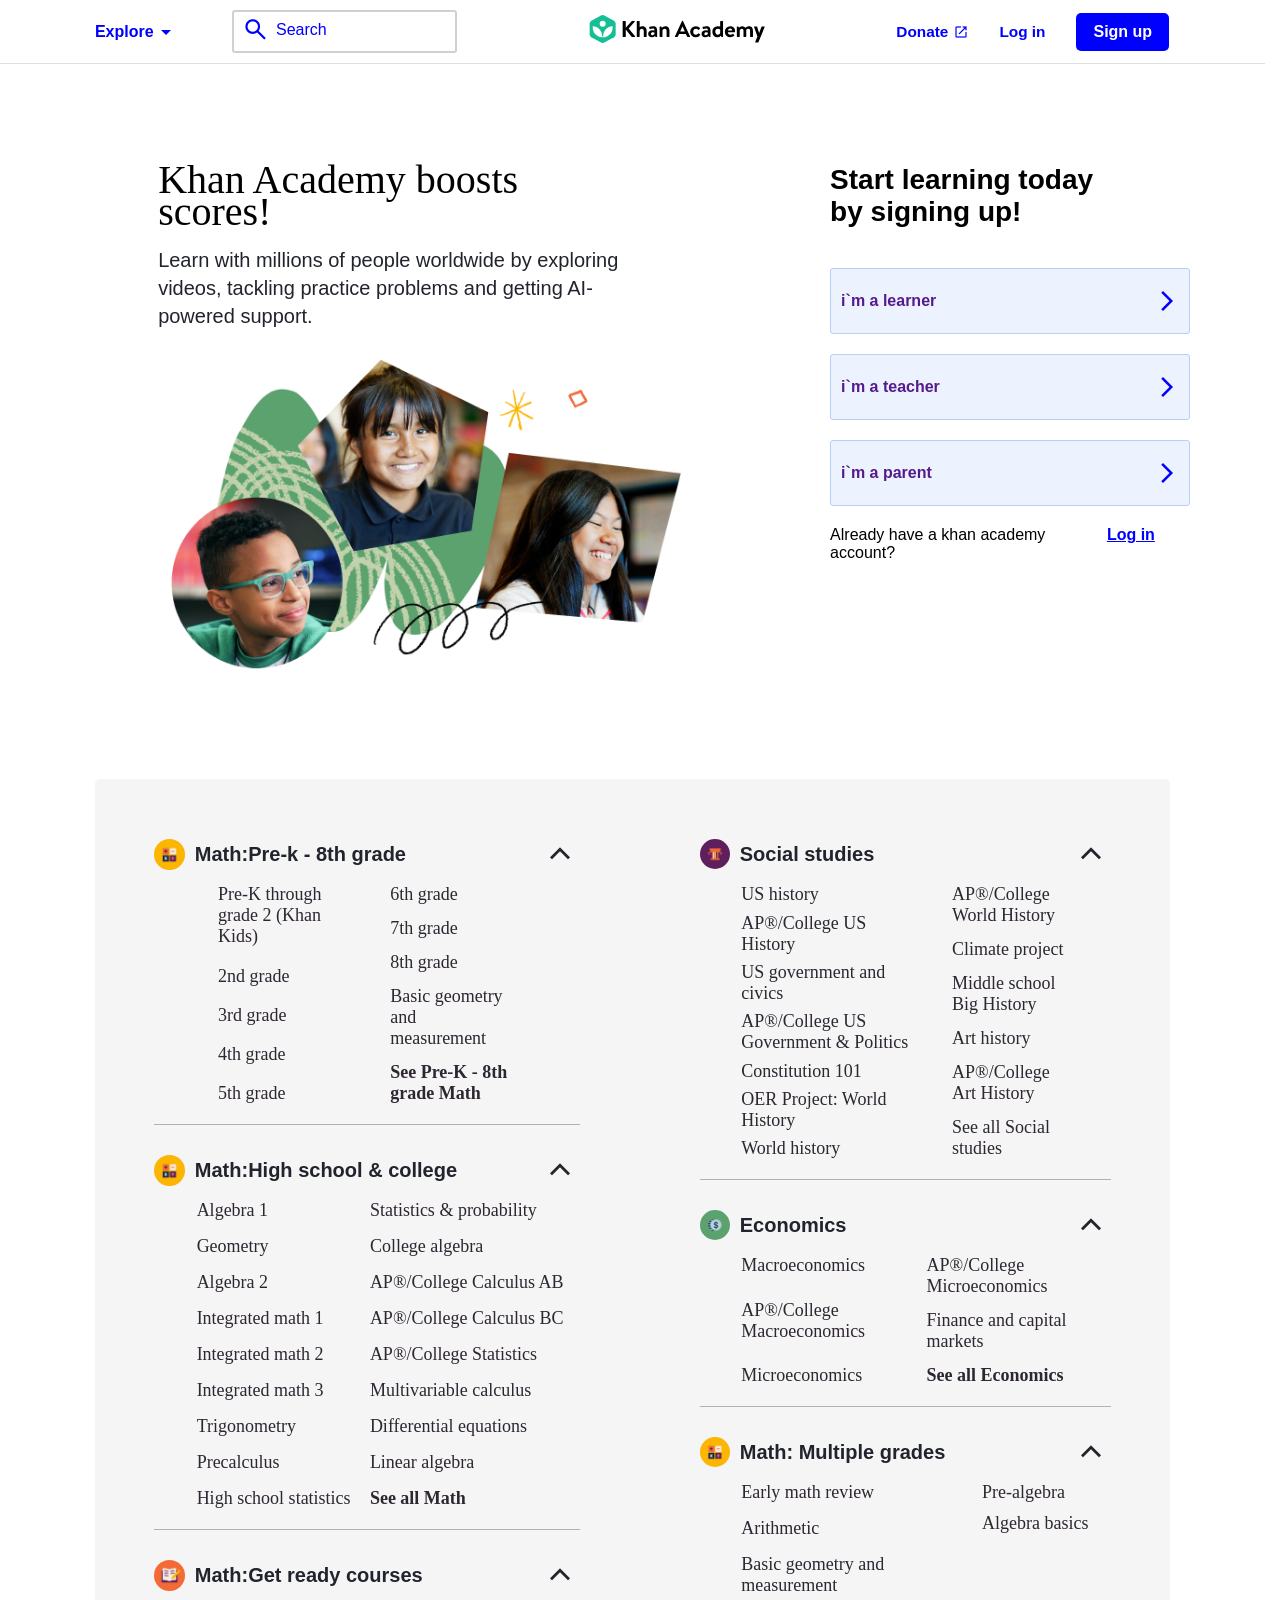
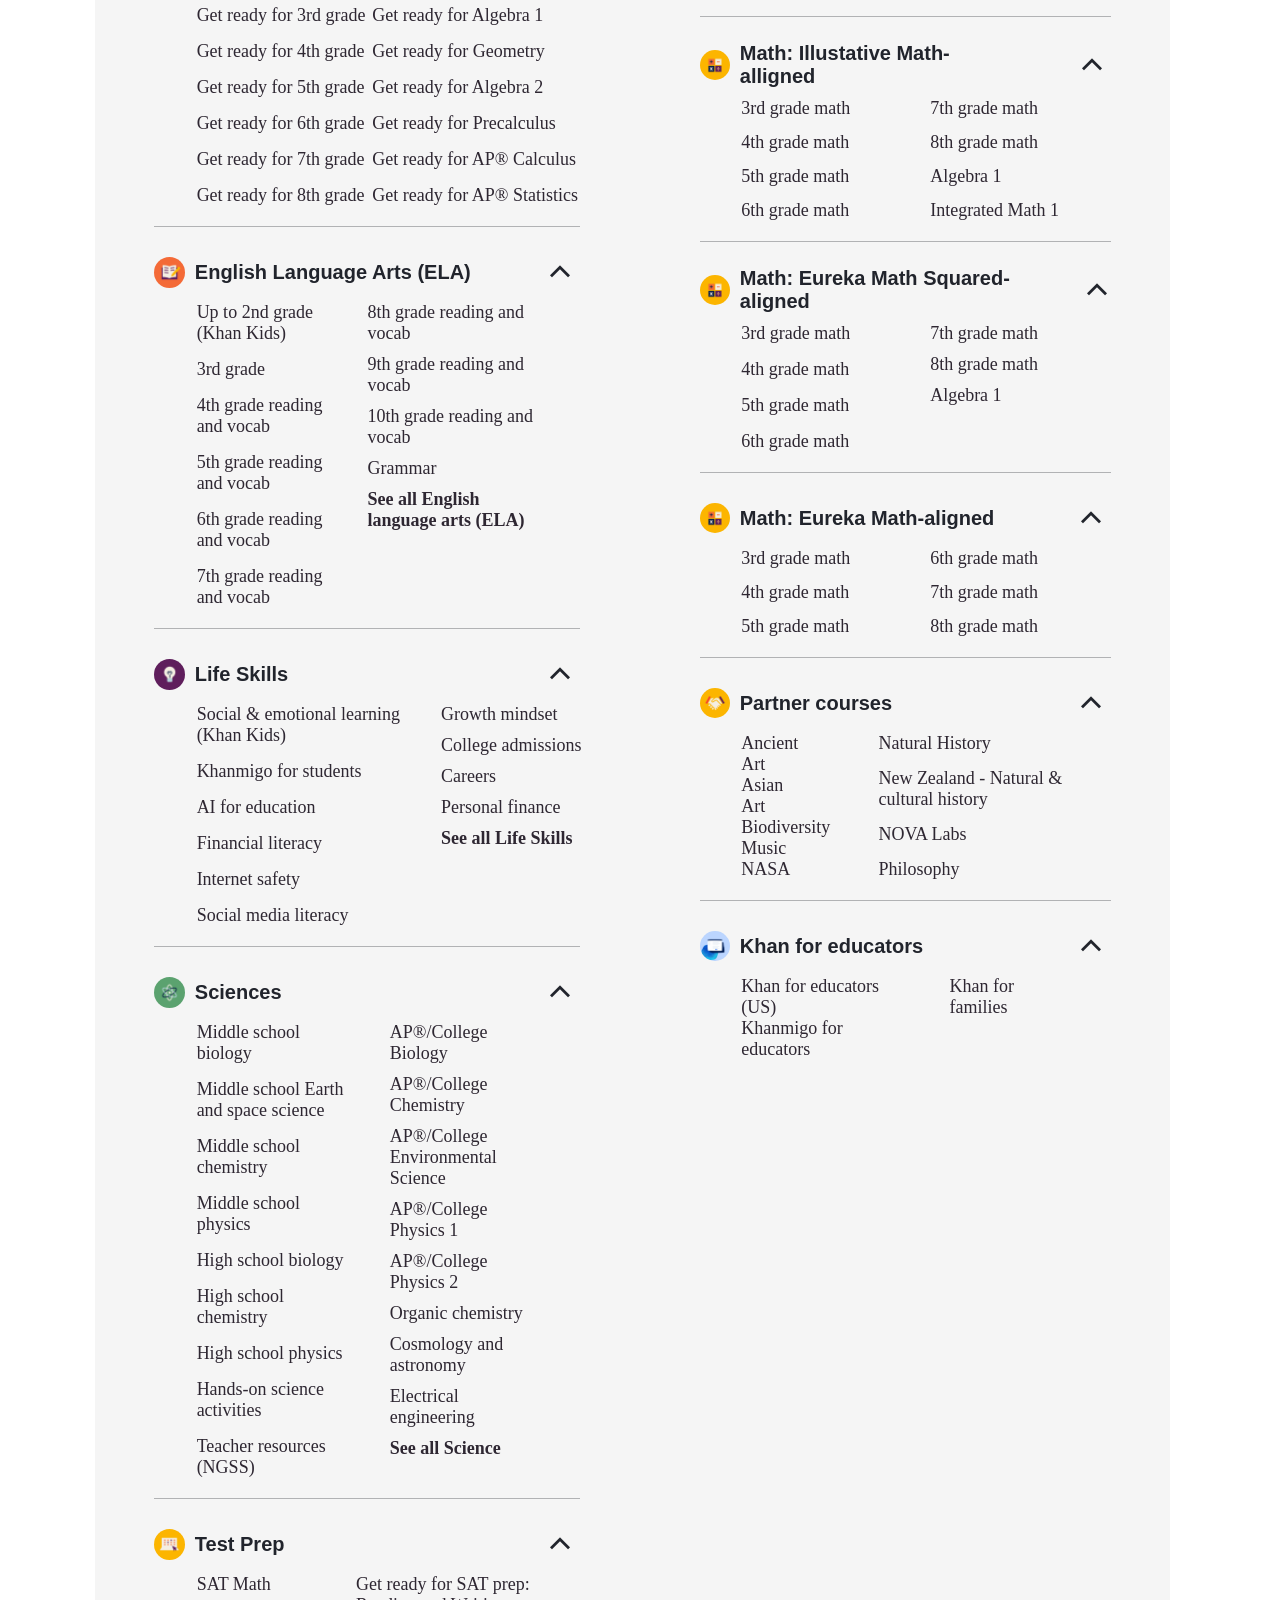
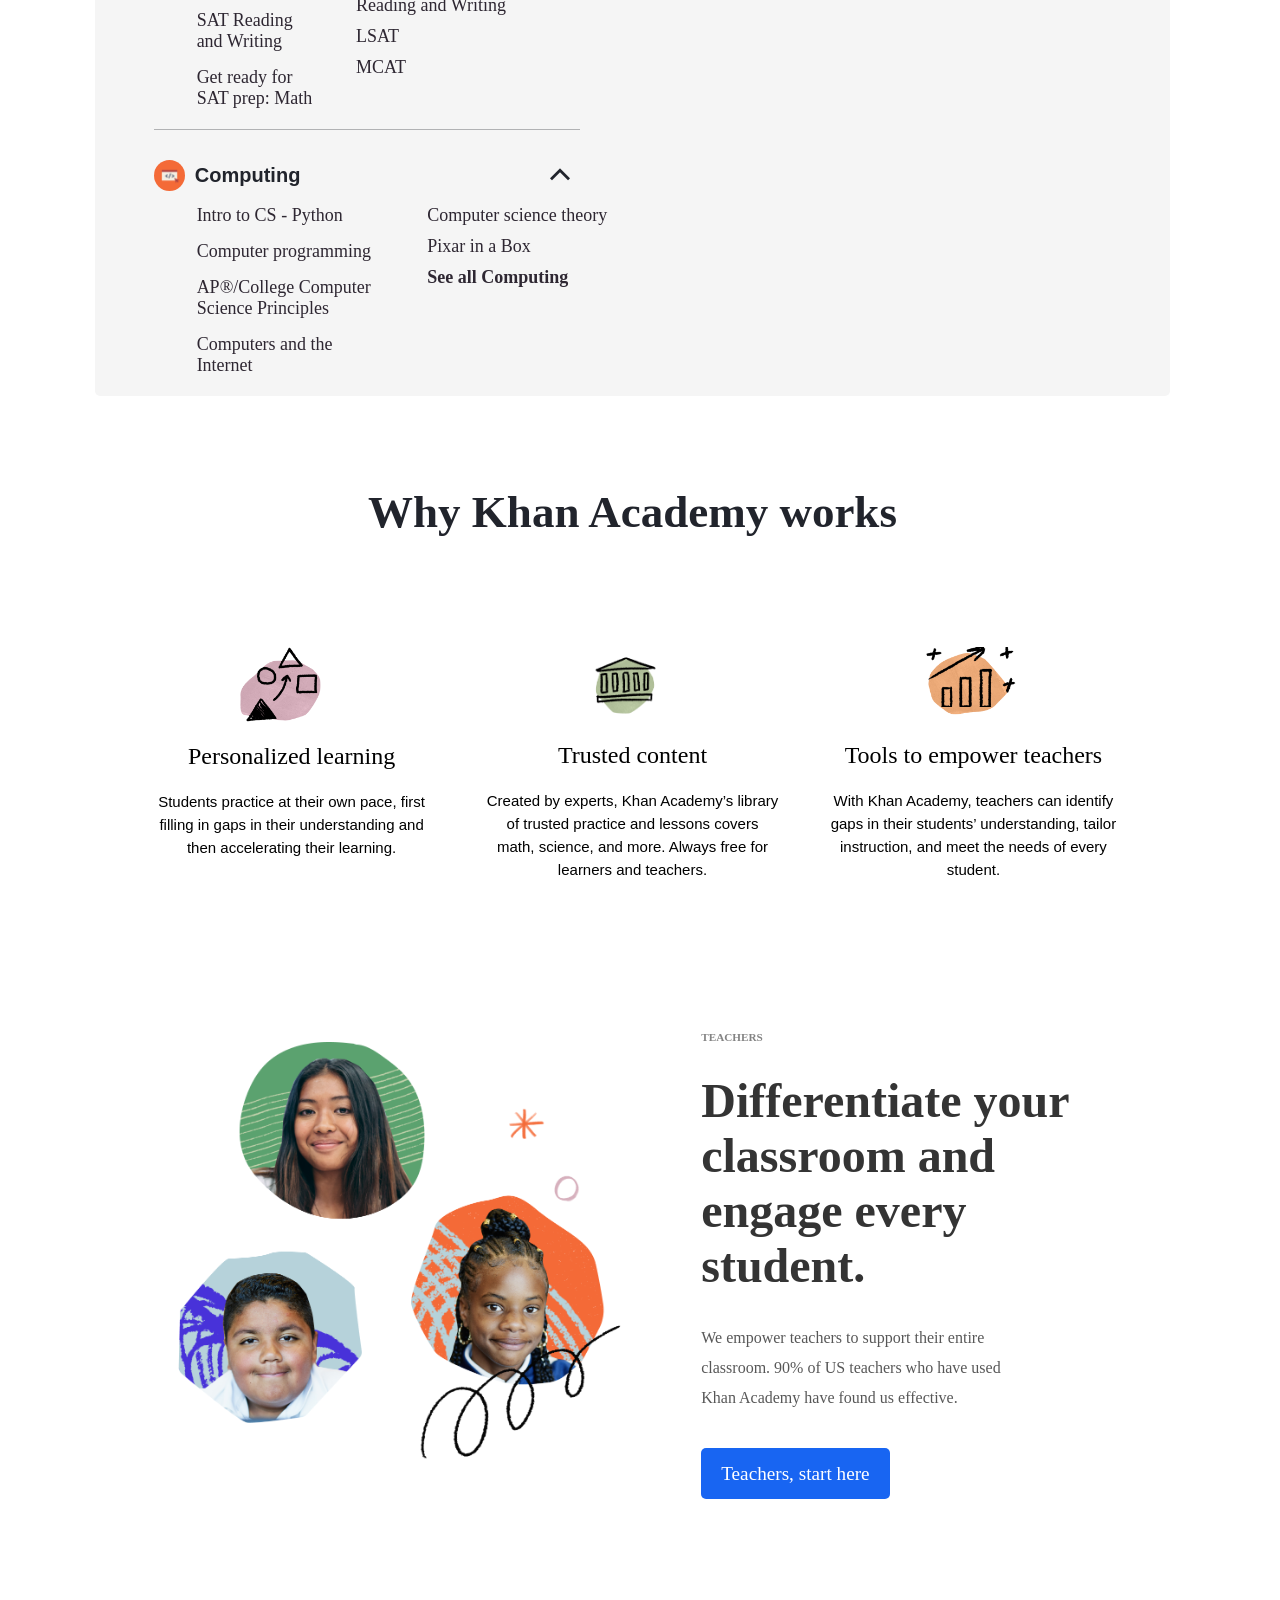
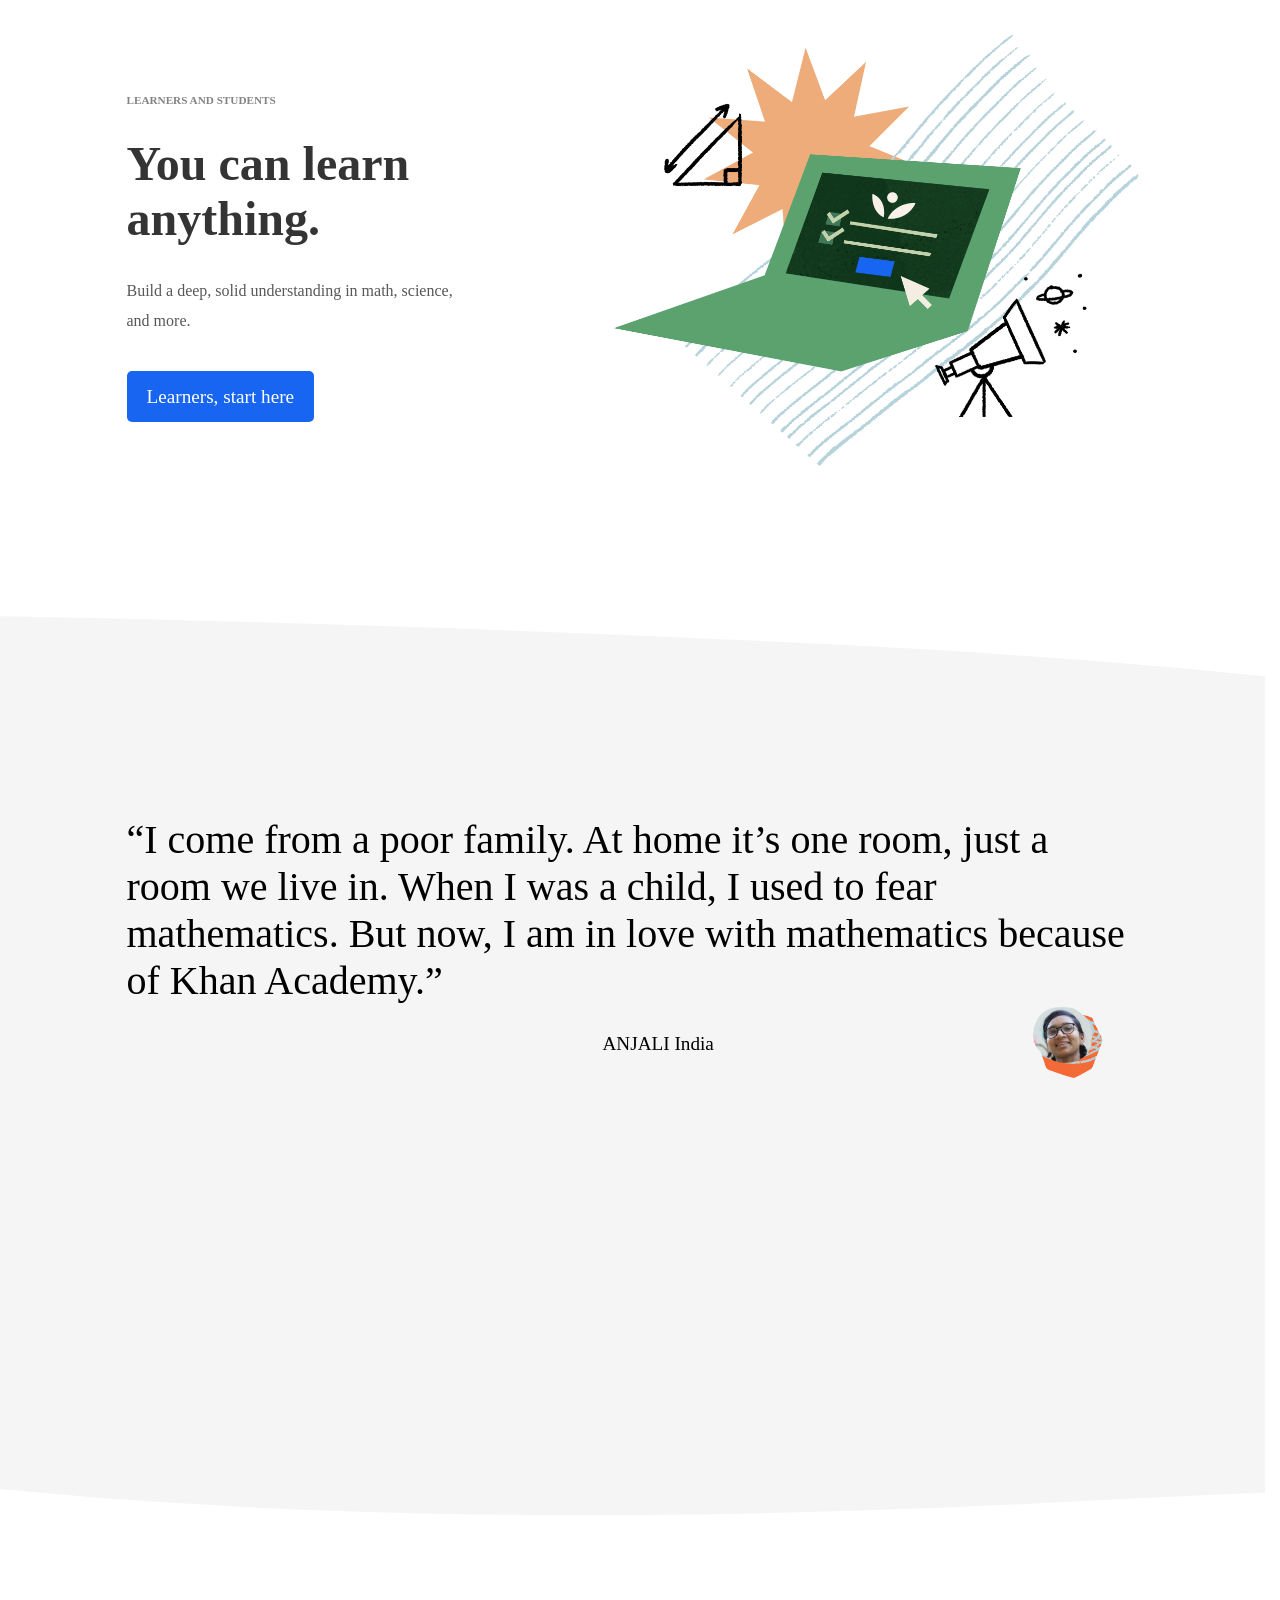
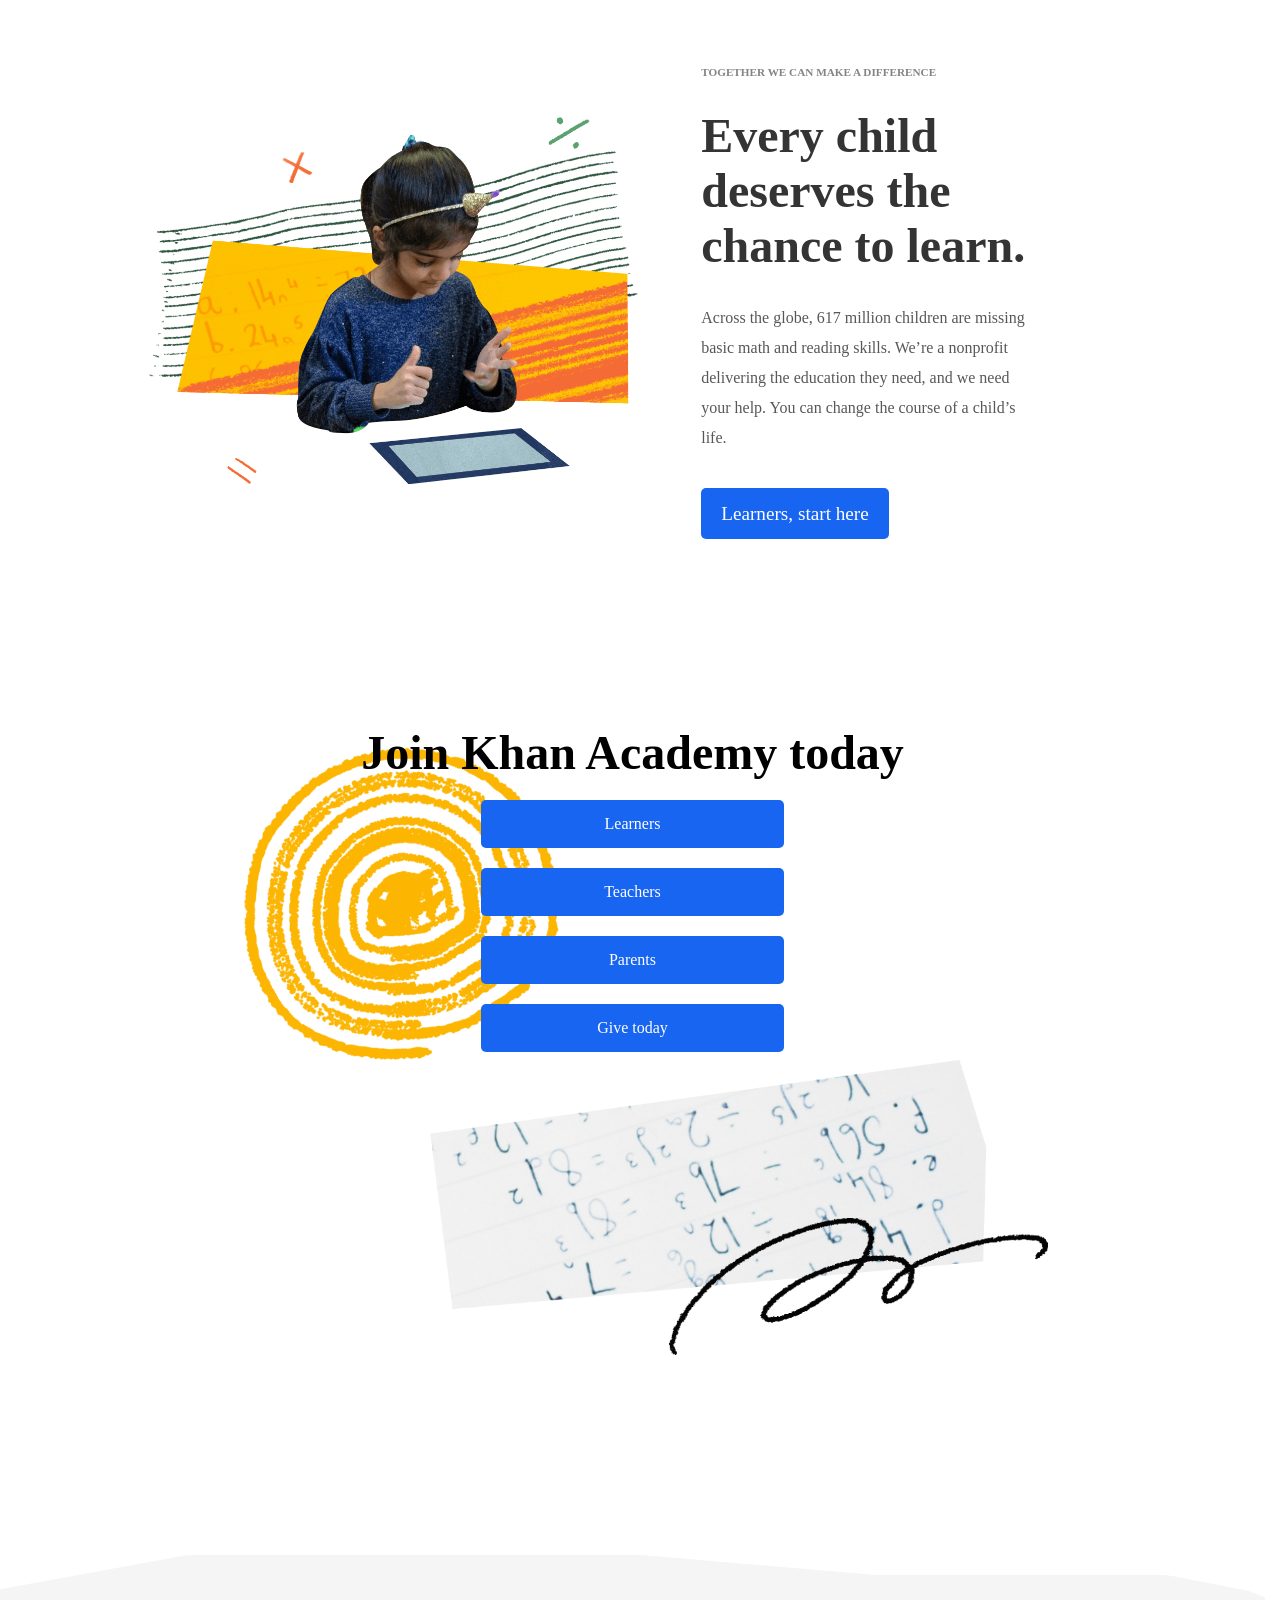
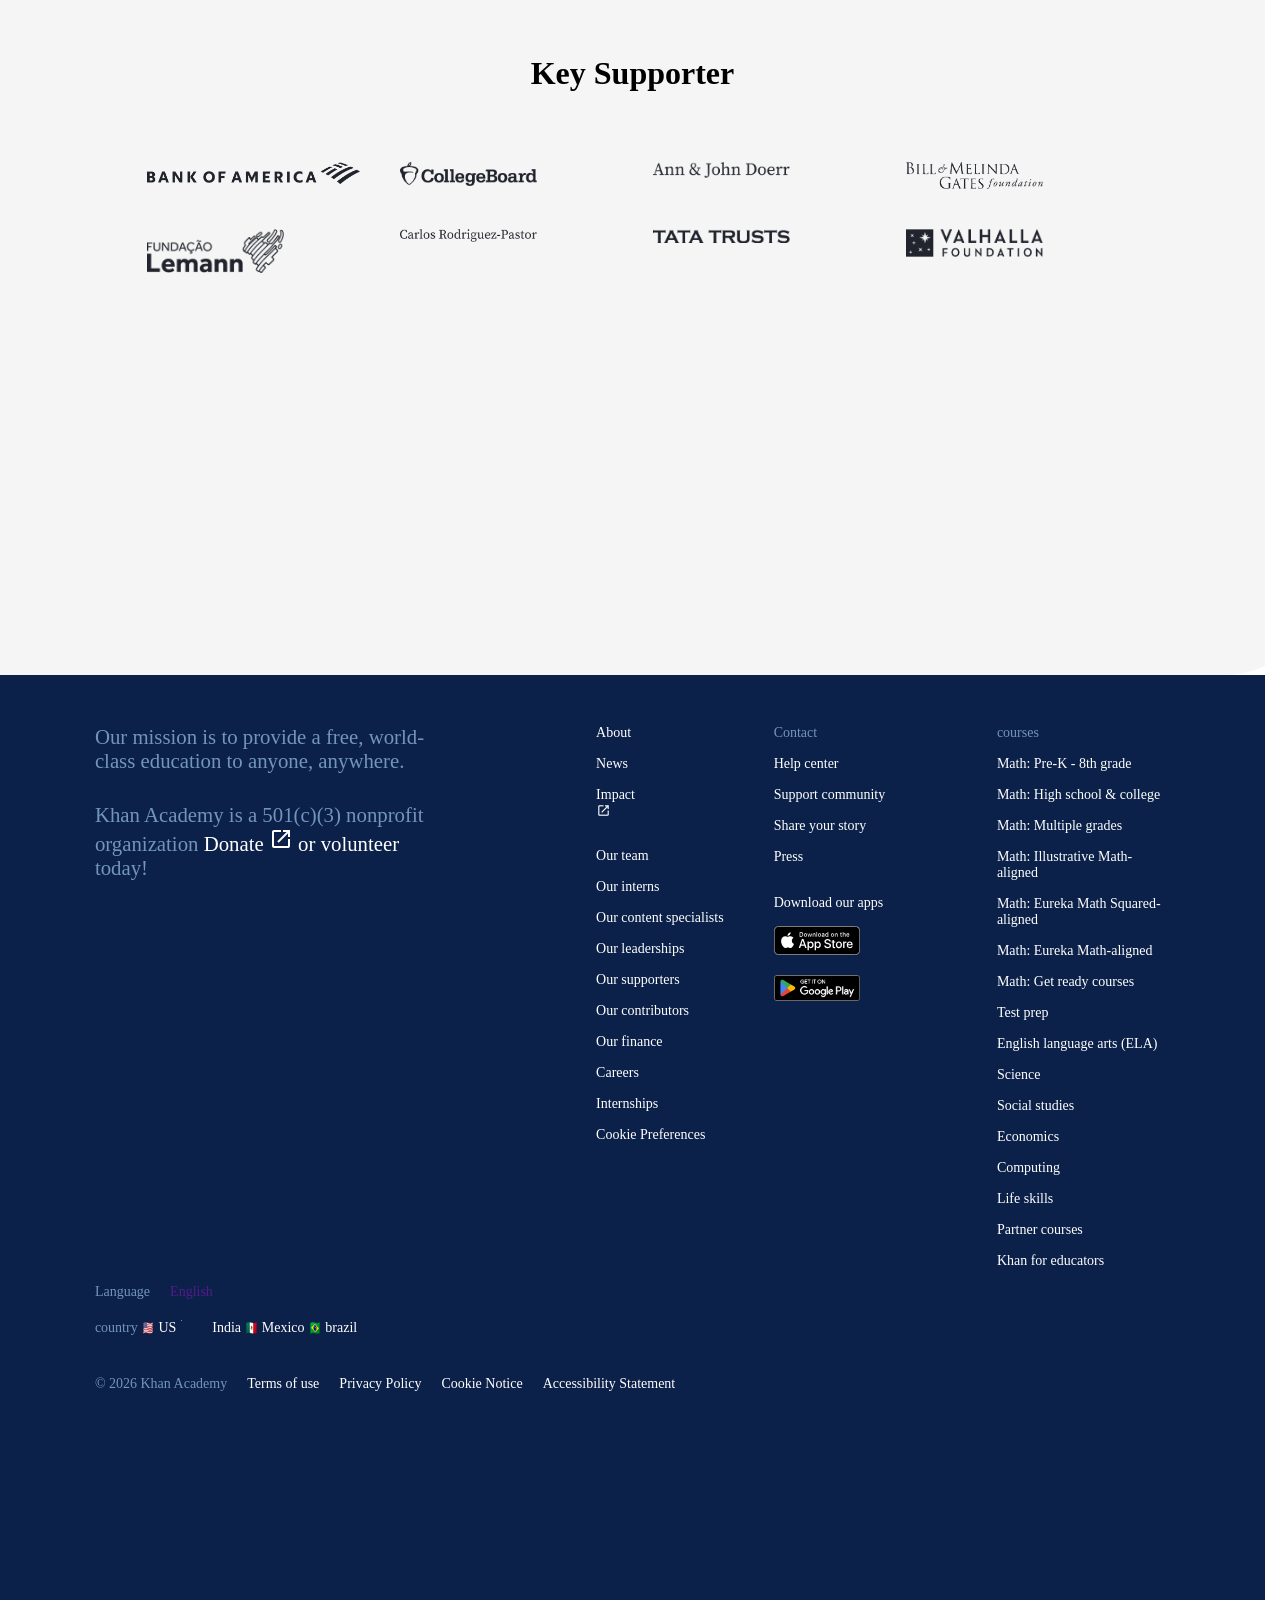
==== index.html @ 8a449fee "all" ====
<!DOCTYPE html>
<html lang="en">

<head>
    <link rel="stylesheet" href="CSS/index.css">
    <meta charset="UTF-8">
    <meta name="viewport" content="width=device-width, initial-scale=1.0">
    <link rel="stylesheet" href="https://fonts.googleapis.com/css2?family=Material+Symbols+Outlined" />
    <title>Document</title>
</head>

<body>
     <div class="Header">
            <div class="Header-1">
                <div class="Header-2">
                    <div class="headerr">
                        <p class="drop-down">Explore <span class="material-symbols-outlined">
                                arrow_drop_down
                            </span>
                            <div class="dropdown-menu">
                                <div class="drop-container">
                            <ul class="test_prep-li-1">
                                <li class="math"> <a href="">Math:Pre-k-8th Grade <span
                                            class="material-symbols-outlined">arrow_forward_ios</span></a>
                                    <div class="math-li">
                                        <ul>
                                            <li><a href="#" class="nn">MATH: PRE-K - 8TH GRADE</a></li>
                                            <li><a href="">Pre-K through grade 2 (Khan Kids)</a></li>
                                            <li><a href="">2nd grade</a></li>
                                            <li><a href="">4th grade</a></li>
                                            <li><a href="">5th grade</a></li>
                                            <li><a href="">6th grade</a></li>
                                            <li><a href="">7th grade</a></li>
                                            <li><a href="">8th grade</a></li>
                                            <li><a href="">Basic geometry and measurement</a></li>
                                            <li><a href="">See Pre-K - 8th grade Math</a></li>
                                        </ul>
                                    </div>
                                </li>
                                <li class="math"> <a href="">Math:High school & college <span class="material-symbols-outlined">arrow_forward_ios</span></a>
                                    <div class="math-li">
                                        <ul>
                                            <li><a href="#" class="nn">MATH: HIGH SCHOOL & COLLEGE</a></li>
                                            <li><a href="">Algebra 1</a></li>
                                            <li><a href="">Geometry</a></li>
                                            <li><a href="">Algebra 2</a></li>
                                            <li><a href="">Integrated math 1</a></li>
                                            <li><a href="">Integrated math 2</a></li>
                                            <li><a href="">Integrated math 3</a></li>
                                            <li><a href="">Trigonometry</a></li>
                                            <li><a href="">Precalculus</a></li>
                                            <li><a href="">High school statistics</a></li>
                                            <li><a href="">Statistics & probability</a></li>
                                            <li><a href="">College Algebra</a></li>
                                            <li><a href="">AP/College calculus AB</a></li>
                                            <li><a href="">AP/College Calculus BC</a></li>
                                            <li><a href="">AP/College Statistics</a></li>
                                            <li><a href="">Multivariable Calculus</a></li>
                                            <li><a href="">Differentia equations</a></li>
                                            <li><a href="">Linear Algebra</a></li>
                                            <li><a href="">See all Math</a></li>
                                        </ul>
                                    </div>
                                </li>
                                <li class="math">  <a href="">Math: Multiple grades <span class="material-symbols-outlined">
                                            arrow_forward_ios
                                        </span></a>  <div class="math-li">
                                        <ul>
                                            <li><a href="#" class="nn">MATH: MULTIPLE GRADES</a></li>
                                            <li><a href="">Early Math Review</a></li>
                                            <li><a href="">Arithmetic</a></li>
                                            <li><a href="">Basic gometry and measurement</a></li>
                                            <li><a href="">Pre-algebra</a></li>
                                            <li><a href="">Algebra basics</a></li>
                                        </ul>
                                    </div></li>
                                <li class="math"> <a href="">Math: Illusrative Math-aligned <span class="material-symbols-outlined">
                                            arrow_forward_ios
                                        </span></a>
                                         <div class="math-li">
                                        <ul>
                                            <li><a href="#" class="nn">MATH: ILLUSTATIVE MATH-ALIGNED</a></li>
                                            <li><a href="">3rd grade math</a></li>
                                            <li><a href="">4th grade math</a></li>
                                            <li><a href="">5th grade math</a></li>
                                            <li><a href="">6th grade math</a></li>
                                            <li><a href="">7th grade math</a></li>
                                            <li><a href="">8th grade math</a></li>
                                            <li><a href="">Algebra 1</a></li>
                                            <li><a href="">Integrated math 1</a></li>
                                            <li><a href="">High school statistics</a></li>
                                            <li><a href="">Statistics & probability</a></li>
                                            <li><a href="">College Algebra</a></li>
                                            <li><a href="">AP/College calculus AB</a></li>
                                            <li><a href="">AP/College Calculus BC</a></li>
                                            <li><a href="">AP/College Statistics</a></li>
                                            <li><a href="">Multivariable Calculus</a></li>
                                            <li><a href="">Differentia equations</a></li>
                                            <li><a href="">Linear Algebra</a></li>
                                            <li><a href="">See all Math</a></li>
                                        </ul>
                                    </div>
                                     </li>
                                <li class="math"> <a href="">Math: Eureka Math Squared-aligned <span
                                            class="material-symbols-outlined">
                                            arrow_forward_ios
                                        </span></a>   <div class="math-li">
                                        <ul>
                                            <li><a href="#" class="nn">MATH: EUREKA MATH SQUARED-ALIGNED</a></li>
                                            <li><a href="">3rd grade math NEW</a></li>
                                            <li><a href="">4th grade math NEW</a></li>
                                            <li><a href="">5th grade math NEW</a></li>
                                            <li><a href="">6th grade math NEW</a></li>
                                            <li><a href="">7th grade math NEW</a></li>
                                            <li><a href="">8th grade math NEW</a></li>
                                            <li><a href="">Algebra 1 NEW</a></li>
                                        </ul>
                                    </div>
                                 </li>
                                <li class="math"> <a href="">Math: Eureka Math-aligned <span class="material-symbols-outlined">
                                            arrow_forward_ios
                                        </span></a>
                                         <div class="math-li">
                                        <ul>
                                            <li><a href="#" class="nn">MATH: EUREKA MATH-ALIGNED</a></li>
                                            <li><a href="">3rd grade math</a></li>
                                            <li><a href="">4th grade math</a></li>
                                            <li><a href="">5th grade math</a></li>
                                            <li><a href="">6th grade math</a></li>
                                            <li><a href="">7th grade math</a></li>
                                            <li><a href="">8th grade math</a></li>
                                        </ul>
                                    </div>
                                     </li>
                                <li class="math"> <a href="">Math: Get ready courses <span class="material-symbols-outlined">
                                            arrow_forward_ios
                                        </span></a>
                                         <div class="math-li">
                                        <ul>
                                            <li><a href="#" class="nn">MATH: GET RAEDY COURSES</a></li>
                                            <li><a href="">Get ready for 3rd grade math</a></li>
                                            <li><a href="">Get ready for 4th grade math</a></li>
                                            <li><a href="">Get ready for 5th grade math</a></li>
                                            <li><a href="">Get ready for 6th grade math </a></li>
                                            <li><a href="">Get ready for 7th grade math</a></li>
                                            <li><a href="">Get ready for 8th grade math</a></li>
                                            <li><a href="">Get ready for Algebra 1</a></li>
                                            <li><a href="">Get ready for Geometry</a></li>
                                            <li><a href="">Get ready for Algebra 2</a></li>
                                            <li><a href="">Get ready for Precalculus</a></li>
                                            <li><a href="">Get ready for AP Calculus</a></li>
                                            <li><a href="">Get ready for AP Statistics</a></li>
                                        </ul>
                                    </div>
                                     </li>
                                <li class="math"> <a href="">Test prep <span class="material-symbols-outlined">
                                            arrow_forward_ios
                                        </span></a>
                                         <div class="math-li">
                                        <ul>
                                            <li><a href="#" class="nn">TEST PREP</a></li>
                                            <li><a href="">SAT Math</a></li>
                                            <li><a href="">SAT Reading and Writing</a></li>
                                            <li><a href="">Get ready for SAT Prep: Math NEW</a></li>
                                            <li><a href="">Get ready for SAT Prep: Reading and Writing NEW</a></li>
                                            <li><a href="">LSAT</a></li>
                                            <li><a href="">MCAT</a></li>
                                        </ul>
                                    </div>
                                     </li>
                                <li class="math"> <a href="">English Language Arts(ELA)<span class="material-symbols-outlined">
                                            arrow_forward_ios
                                        </span></a>
                                         <div class="math-li">
                                        <ul>
                                            <li><a href="#" class="nn">ENGLISH LANGUAGE ARTS(ELA)</a></li>
                                            <li><a href="">Up to 2nd grade (Khan Kids)</a></li>
                                            <li><a href="">3rd grade</a></li>
                                            <li><a href="">4th grade reading and vocab NEW</a></li>
                                            <li><a href="">5th garde reading and vocab NEW</a></li>
                                            <li><a href="">6th grade raeding and vocab NEW</a></li>
                                            <li><a href="">7th grade reading and vocab NEW</a></li>
                                            <li><a href="">8th grade reading and vocab NEW</a></li>
                                            <li><a href="">9th grade reading and vocab NEW</a></li>
                                            <li><a href="">10th grade reading and vocab NEW</a></li>
                                            <li><a href="">Grammar</a></li>
                                            <li><a href="">See all English Language Arts(ELA)</a></li>
                                        </ul>
                                    </div>
                                     </li>
                                <li class="math"> <a href="">Science<span class="material-symbols-outlined">
                                            arrow_forward_ios
                                        </span></a>
                                        <div class="math-li">
                                        <ul>
                                             <li><a href="" class="nn">SCIENCE</a></li>
                                             <li><a href="">Middle school biology</a></li>
                                             <li><a href="">Middle school Earth and space science</a></li>
                                             <li><a href="">Middle school chemistry NEW</a></li>
                                             <li><a href="">Middle school physics NEW</a></li>
                                             <li><a href="">High school biology</a></li>
                                             <li><a href="">High school chemistry</a></li>
                                             <li><a href="">High school physics</a></li>
                                             <li><a href="">Hands-on science activities NEW</a></li>
                                             <li><a href="">Teacher resources (NGSS) NEW</a></li>
                                             <li><a href="">AP®︎/College Biology</a></li>
                                             <li><a href="">AP®︎/College Chemistry</a></li>
                                             <li><a href="">AP®︎/College Environmental Science</a></li>
                                             <li><a href="">AP®︎/College Physics 1</a></li>
                                             <li><a href="">AP®︎/College Physics 2</a></li>
                                             <li><a href="">Organic chemistry</a></li>
                                             <li><a href="">Cosmology and astronomy</a></li>
                                             <li><a href="">Electrical engineering</a></li>
                                             <li><a href="">See all Science</a></li>
                                        </ul>
                                    </div>
                                     </li>
                                <li class="math"> <a href="">Social studies <span class="material-symbols-outlined">
                                            arrow_forward_ios
                                        </span></a>
                                         <div class="math-li">
                                        <ul>
                                            <li><a href="" class="nn"> US history</a></li>
                                            <li><a href="">AP®︎/College US History</a></li>
                                            <li><a href="">US government and civics</a></li>
                                            <li><a href="">AP®︎/College US Government & Politics</a></li>
                                            <li><a href="">Constitution 101 NEW</a></li>
                                            <li><a href="">OER Project: World History NEW</a></li>
                                            <li><a href="">World history</a></li>
                                            <li><a href="">AP®︎/College World History</a></li>
                                            <li><a href="">Climate project</a></li>
                                            <li><a href="">Middle school Big History NEW</a></li>
                                            <li><a href="">Art history</a></li>
                                            <li><a href="">AP®︎/College Art History</a></li>
                                            <li><a href="">See all Social studies</a></li>
                                        </ul>
                                    </div>
                                     </li>
                                <li class="math"> <a href="">Economics <span class="material-symbols-outlined">
                                            arrow_forward_ios
                                        </span></a>
                                        <div class="math-li">
                                        <ul>
                                            <li><a href="" class="nn">ECONOMICS</a></li>
                                            <li><a href="">Macroeconomics</a></li>
                                            <li><a href="">AP®︎/College Macroeconomics</a></li>
                                            <li><a href="">Microeconomics</a></li>
                                            <li><a href="">AP®︎/College Microeconomics</a></li>
                                            <li><a href="">Finance and capital markets</a></li>
                                            <li><a href="">See all Economics</a></li>
                                        </ul>
                                    </div>
                                     </li>
                                <li class="math"> <a href="">Computing <span class="material-symbols-outlined">
                                            arrow_forward_ios
                                        </span></a>
                                         <div class="math-li">
                                        <ul>
                                            <li><a href="" class="nn">COMPUTING</a></li>
                                            <li><a href="">Intro to CS - Python NEW</a></li>
                                            <li><a href="">Computer programming</a></li>
                                            <li><a href="">AP®︎/College Computer Science Principles</a></li>
                                            <li><a href="">Computers and the Internet</a></li>
                                            <li><a href="">Computer science theory</a></li>
                                            <li><a href="">Pixar in a Box</a></li>
                                            <li><a href="">See all Computing</a></li>
                                     </ul>
                                    </div>
                                     </li>
                                <li class="math"> <a href="">Life skills <span class="material-symbols-outlined">
                                            arrow_forward_ios
                                        </span></a>
                                        <div class="math-li">
                                        <ul>
                                            <li><a href="" class="nn">LIFE SKILLS</a></li>
                                            <li><a href="">Social & emotional learning (Khan Kids)</a></li>
                                            <li><a href="">Khanmigo for students</a></li>
                                            <li><a href="">AI for education</a></li>
                                            <li><a href="">Financial literacy</a></li>
                                            <li><a href="">Internet safety</a></li>
                                            <li><a href="">Social media literacy</a></li>
                                            <li><a href="">Growth mindset</a></li>
                                            <li><a href="">College admissions</a></li>
                                            <li><a href="">Careers</a></li>
                                            <li><a href="">Personal finance</a></li>
                                            <li><a href="">See all Life Skills</a></li>
                                     </ul>
                                    </div>
                                     </li>
                                <li class="math"> <a href="">Partner courses <span class="material-symbols-outlined">
                                            arrow_forward_ios
                                        </span></a> 
                                         <div class="math-li">
                                        <ul>
                                            <li><a href="" class="nn">PARTNER COURSES</a></li>
                                            <li><a href="">Ancient Art</a></li>
                                            <li><a href="">Asian Art</a></li>
                                            <li><a href="">Biodiversity</a></li>
                                            <li><a href="">Music</a></li>
                                            <li><a href="">NASA</a></li>
                                            <li><a href="">Natural History</a></li>
                                            <li><a href="">New Zealand - Natural & cultural history</a></li>
                                            <li><a href="">NOVA Labs</a></li>
                                            <li><a href="">Philosophy</a></li>
                                     </ul>
                                    </div>
                                    </li>
                                <li class="math"> <a href="">Khan for Educators <span class="material-symbols-outlined">
                                            arrow_forward_ios
                                        </span></a>
                                         <div class="math-li">
                                        <ul>
                                            <li><a href="" class="nn">KHAN FOR EDUCATORS</a></li>
                                            <li><a href="">Khan for educators (US) NEW</a></li>
                                            <li><a href="">Khanmigo for educators NEW</a></li>
                                            <li><a href="">Khan for families</a></li>
                                            <li><a href=""></a></li>
                                            <li><a href=""></a></li>
                                     </ul>
                                    </div>
                                    </li>
                            </ul>
                        </div>
                        </div>
                        </p>

                    </div>
                    <div class="header">
                        <a href=""> <span class="material-symbols-outlined">
                                search
                            </span>Search</a>
                    </div>
                </div>
                <div class="image-1">
                    <img src="/MULTIMEDIA/IMAGES/download (15).svg" alt="">
                </div>
                <div class="Header-3">
                    <div class="headerrr">
                        <p class="headerrr-1">Donate <span class="material-symbols-outlined">
                                open_in_new
                            </span></p>
                        <a href="HTML/login.html">Log in </a>
                    </div>
                    <div class="btn-1">
                        <a href="/HTML/signup.html">Sign up</a>
                    </div>
                </div>
                <div class="icon-1">
                    <span class="material-symbols-outlined">
                        search
                    </span>
                    <span class="material-symbols-outlined">
                        dehaze
                    </span>
                </div>
            </div>
        </div>
    <div class="section-1">
        <div class="sectionn-1">
            <div class="bodyy">
                <div class="body-1">
                    <h1>Khan Academy boosts scores!</h1>
                    <p>Learn with millions of people worldwide by exploring videos, tackling practice problems and
                        getting
                        AI-powered support.</p>
                </div>
                <div class="body-2">
                    <img src="MULTIMEDIA/IMAGES/boost-scores (1).png" alt="">
                </div>
            </div>
            <div class="body-3">
                <div class="body-4">
                    <h1>Start learning today by signing up!
                    </h1>
                </div>
                <div class="body-5">
                    <div class="just-a">
                        <a href="">i`m a learner </a>
                        <span class="material-symbols-outlined">
                            arrow_forward_ios
                        </span>
                    </div>
                    <div class="just-a">
                        <a href="">i`m a teacher</a>
                        <span class="material-symbols-outlined">
                            arrow_forward_ios
                        </span>
                    </div>
                    <div class="just-a">
                        <a href="">i`m a parent</a>
                        <span class="material-symbols-outlined">
                            arrow_forward_ios
                        </span>
                    </div>
                    <div class="body-6">
                        <p>Already have a khan academy account?</p>
                        <a href="">Log in</a>
                    </div>
                </div>
            </div>
        </div>
    </div>
    <section class="section-2">
        <div class="sectionn-2">
            <div class="section2-flex">
                <div class="section2-flex1">
                    <div class="math-1">
                        <div class="gray-1">
                            <img src="MULTIMEDIA/IMAGES/math.png-444b34-128c.png" alt="">
                            <div class="gray-2">
                                <h3>Math:Pre-k - 8th grade</h3>
                                <span class="material-symbols-outlined">
                                    keyboard_arrow_up
                                </span>
                            </div>
                        </div>
                        <div class="inside-gray">
                            <div class="inside-gray1">
                                <a href="">Pre-K through grade 2 (Khan Kids)</a>
                                <a href="">2nd grade</a>
                                <a href="">3rd grade</a>
                                <a href="">4th grade</a>
                                <a href="">5th grade</a>
                            </div>
                            <div class="inside-gray2">
                                <a href="">6th grade </a>
                                <a href="">7th grade</a>
                                <a href="">8th grade</a>
                                <a href="">Basic geometry and measurement</a>
                                <a href="" class="kk">See Pre-K - 8th grade Math </a>

                            </div>
                        </div>
                    </div>
                    <div class="math-1">
                        <div class="gray-1">
                            <img src="MULTIMEDIA/IMAGES/math.png-444b34-128c.png" alt="">
                            <div class="gray-2">
                                <h3>Math:High school & college</h3>
                                <span class="material-symbols-outlined">
                                    keyboard_arrow_up
                                </span>
                            </div>
                        </div>
                        <div class="inside-grayy">
                            <div class="inside-gray3">
                                <a href="">Algebra 1 </a>
                                <a href="">Geometry</a>
                                <a href="">Algebra 2</a>
                                <a href="">Integrated math 1</a>
                                <a href="">Integrated math 2 </a>
                                <a href="">Integrated math 3 </a>
                                <a href="">Trigonometry</a>
                                <a href="">Precalculus</a>
                                <a href="">High school statistics </a>
                            </div>
                            <div class="inside-gray4">
                                <a href="">Statistics & probability</a>
                                <a href="">College algebra </a>
                                <a href="">AP®︎/College Calculus AB </a>
                                <a href="">AP®︎/College Calculus BC </a>
                                <a href="">AP®︎/College Statistics </a>
                                <a href="">Multivariable calculus </a>
                                <a href="">Differential equations </a>
                                <a href="">Linear algebra </a>
                                <a href="" class="kk">See all Math </a>
                            </div>
                        </div>
                    </div>
                    <div class="math-1">
                        <div class="gray-1">
                            <img src="MULTIMEDIA/IMAGES/reading_language_arts.png-58ff5a-128c.png" alt="">
                            <div class="gray-2">
                                <h3>Math:Get ready courses</h3>
                                <span class="material-symbols-outlined">
                                    keyboard_arrow_up
                                </span>
                            </div>
                        </div>
                        <div class="inside-grayy">
                            <div class="inside-gray3">
                                <a href="">Get ready for 3rd grade</a>
                                <a href="">Get ready for 4th grade </a>
                                <a href="">Get ready for 5th grade</a>
                                <a href="">Get ready for 6th grade</a>
                                <a href="">Get ready for 7th grade</a>
                                <a href="">Get ready for 8th grade </a>
                            </div>
                            <div class="inside-gray4">
                                <a href="">Get ready for Algebra 1</a>
                                <a href="">Get ready for Geometry </a>
                                <a href="">Get ready for Algebra 2</a>
                                <a href="">Get ready for Precalculus</a>
                                <a href="">Get ready for AP® Calculus </a>
                                <a href="">Get ready for AP® Statistics </a>
                            </div>
                        </div>
                    </div>
                    <div class="math-1">
                        <div class="gray-1">
                            <img src="MULTIMEDIA/IMAGES/reading_language_arts.png-58ff5a-128c (1).png" alt="">
                            <div class="gray-2">
                                <h3>English Language Arts (ELA)</h3>
                                <span class="material-symbols-outlined">
                                    keyboard_arrow_up
                                </span>
                            </div>
                        </div>
                        <div class="inside-grayy">
                            <div class="inside-gray5">
                                <a href="">Up to 2nd grade (Khan Kids) </a>
                                <a href="">3rd grade </a>
                                <a href="">4th grade reading and vocab </a>
                                <a href="">5th grade reading and vocab </a>
                                <a href="">6th grade reading and vocab </a>
                                <a href="">7th grade reading and vocab</a>
                            </div>
                            <div class="inside-gray6">
                                <a href="">8th grade reading and vocab </a>
                                <a href="">9th grade reading and vocab </a>
                                <a href="">10th grade reading and vocab </a>
                                <a href="">Grammar </a>
                                <a href="" class="kk">See all English language arts (ELA) </a>
                            </div>
                        </div>
                    </div>
                    <div class="math-1">
                        <div class="gray-1">
                            <img src="MULTIMEDIA/IMAGES/life_skills.png-1a4785-128c.png" alt="">
                            <div class="gray-2">
                                <h3>Life Skills</h3>
                                <span class="material-symbols-outlined">
                                    keyboard_arrow_up
                                </span>
                            </div>
                        </div>
                        <div class="inside-grayy">
                            <div class="inside-gray5">
                                <a href="">Social & emotional learning (Khan Kids) </a>
                                <a href="">Khanmigo for students </a>
                                <a href="">AI for education </a>
                                <a href="">Financial literacy </a>
                                <a href="">Internet safety </a>
                                <a href="">Social media literacy </a>
                            </div>
                            <div class="inside-gray7">
                                <a href="">Growth mindset </a>
                                <a href="">College admissions </a>
                                <a href="">Careers </a>
                                <a href="">Personal finance </a>
                                <a href="" class="kk">See all Life Skills </a>
                            </div>
                        </div>
                    </div>
                    <div class="math-1">
                        <div class="gray-1">
                            <img src="MULTIMEDIA/IMAGES/science_green.png-4ca7bf-128c.png" alt="">
                            <div class="gray-2">
                                <h3>Sciences</h3>
                                <span class="material-symbols-outlined">
                                    keyboard_arrow_up
                                </span>
                            </div>
                        </div>
                        <div class="inside-grayy">
                            <div class="inside-gray5">
                                <a href="">Middle school biology </a>
                                <a href="">Middle school Earth and space science </a>
                                <a href="">Middle school chemistry </a>
                                <a href="">Middle school physics </a>
                                <a href="">High school biology</a>
                                <a href="">High school chemistry </a>
                                <a href="">High school physics </a>
                                <a href="">Hands-on science activities </a>
                                <a href="">Teacher resources (NGSS) </a>
                            </div>
                            <div class="inside-gray6">
                                <a href="">AP®︎/College Biology </a>
                                <a href="">AP®︎/College Chemistry </a>
                                <a href="">AP®︎/College Environmental Science</a>
                                <a href="">AP®︎/College Physics 1 </a>
                                <a href="">AP®︎/College Physics 2 </a>
                                <a href="">Organic chemistry </a>
                                <a href="">Cosmology and astronomy </a>
                                <a href="">Electrical engineering </a>
                                <a href="" class="kk">See all Science </a>
                            </div>
                        </div>
                    </div>
                    <div class="math-1">
                        <div class="gray-1">
                            <img src="MULTIMEDIA/IMAGES/test_prep.png-f7c71f-128c.png" alt="">
                            <div class="gray-2">
                                <h3>Test Prep</h3>
                                <span class="material-symbols-outlined">
                                    keyboard_arrow_up
                                </span>
                            </div>
                        </div>
                        <div class="inside-grayy">
                            <div class="inside-gray5">
                                <a href=""> SAT Math </a>
                                <a href="">SAT Reading and Writing </a>
                                <a href="">Get ready for SAT prep: Math </a>
                            </div>
                            <div class="inside-gray6">
                                <a href="">Get ready for SAT prep: Reading and Writing </a>
                                <a href="">LSAT </a>
                                <a href="">MCAT </a>
                            </div>
                        </div>
                    </div>
                    <div class="math-2">
                        <div class="gray-1">
                            <img src="MULTIMEDIA/IMAGES/computing_orange.png-653676-128c.png" alt="">
                            <div class="gray-2">
                                <h3>Computing</h3>
                                <span class="material-symbols-outlined">
                                    keyboard_arrow_up
                                </span>
                            </div>
                        </div>
                        <div class="inside-grayy">
                            <div class="inside-gray5">
                                <a href="">Intro to CS - Python </a>
                                <a href="">Computer programming</a>
                                <a href="">AP®︎/College Computer Science Principles </a>
                                <a href="">Computers and the Internet </a>
                            </div>
                            <div class="inside-gray7">
                                <a href="">Computer science theory </a>
                                <a href="">Pixar in a Box </a>
                                <a href="" class="kk">See all Computing </a>
                            </div>
                        </div>
                    </div>
                </div>
                <div class="section2-flex2">
                    <div class="math-1">
                        <div class="gray-1">
                            <img src="MULTIMEDIA/IMAGES/arts_humanities.png-07c77b-128c.png" alt="">
                            <div class="gray-2">
                                <h3>Social studies</h3>
                                <span class="material-symbols-outlined">
                                    keyboard_arrow_up
                                </span>
                            </div>
                        </div>
                        <div class="inside-grayy">
                            <div class="inside-gray1">
                                <a href="">US history</a>
                                <a href="">AP®︎/College US History </a>
                                <a href="">US government and civics </a>
                                <a href="">AP®︎/College US Government & Politics </a>
                                <a href="">Constitution 101 </a>
                                <a href="">OER Project: World History </a>
                                <a href="">World history</a>
                            </div>
                            <div class="inside-gray2">
                                <a href="">AP®︎/College World History </a>
                                <a href="">Climate project </a>
                                <a href="">Middle school Big History </a>
                                <a href="">Art history </a>
                                <a href="">AP®︎/College Art History </a>
                                <a href="">See all Social studies </a>
                            </div>
                        </div>
                    </div>
                    <div class="math-1">
                        <div class="gray-1">
                            <img src="MULTIMEDIA/IMAGES/economics_finance.png-55daed-128c.png" alt="">
                            <div class="gray-2">
                                <h3>Economics</h3>
                                <span class="material-symbols-outlined">
                                    keyboard_arrow_up
                                </span>
                            </div>
                        </div>
                        <div class="inside-grayy">
                            <div class="inside-gray1">
                                <a href="">Macroeconomics </a>
                                <a href="">AP®︎/College Macroeconomics </a>
                                <a href="">Microeconomics </a>
                            </div>
                            <div class="inside-gray2">
                                <a href="">AP®︎/College Microeconomics </a>
                                <a href="">Finance and capital markets</a>
                                <a href="" class="kk">See all Economics </a>
                            </div>
                        </div>
                    </div>
                    <div class="math-1">
                        <div class="gray-1">
                            <img src="MULTIMEDIA/IMAGES/math.png-444b34-128c.png" alt="">
                            <div class="gray-2">
                                <h3>Math: Multiple grades</h3>
                                <span class="material-symbols-outlined">
                                    keyboard_arrow_up
                                </span>
                            </div>
                        </div>
                        <div class="inside-grayy">
                            <div class="inside-gray5">
                                <a href="">Early math review </a>
                                <a href="">Arithmetic </a>
                                <a href="">Basic geometry and measurement </a>
                            </div>
                            <div class="inside-gray7">

                                <a href="">Pre-algebra </a>
                                <a href="">Algebra basics </a>
                            </div>
                        </div>
                    </div>
                    <div class="math-1">
                        <div class="gray-1">
                            <img src="MULTIMEDIA/IMAGES/math.png-444b34-128c.png" alt="">
                            <div class="gray-2">
                                <h3>Math: Illustative Math-alligned</h3>
                                <span class="material-symbols-outlined">
                                    keyboard_arrow_up
                                </span>
                            </div>
                        </div>
                        <div class="inside-grayyy">
                            <div class="inside-gray1">
                                <a href="">3rd grade math </a>
                                <a href="">4th grade math </a>
                                <a href="">5th grade math </a>
                                <a href="">6th grade math </a>
                            </div>
                            <div class="inside-gray2">
                                <a href="">7th grade math </a>
                                <a href="">8th grade math </a>
                                <a href="">Algebra 1 </a>
                                <a href="">Integrated Math 1 </a>
                            </div>
                        </div>
                    </div>
                    <div class="math-1">
                        <div class="gray-1">
                            <img src="MULTIMEDIA/IMAGES/math.png-444b34-128c.png" alt="">
                            <div class="gray-2">
                                <h3>Math: Eureka Math Squared-aligned</h3>
                                <span class="material-symbols-outlined">
                                    keyboard_arrow_up
                                </span>
                            </div>
                        </div>
                        <div class="inside-grayyy">
                            <div class="inside-gray5">
                                <a href="">3rd grade math </a>
                                <a href="">4th grade math </a>
                                <a href="">5th grade math </a>
                                <a href="">6th grade math </a>
                            </div>
                            <div class="inside-gray7">
                                <a href="">7th grade math</a>
                                <a href="">8th grade math </a>
                                <a href="">Algebra 1 </a>
                            </div>
                        </div>
                    </div>
                    <div class="math-1">
                        <div class="gray-1">
                            <img src="MULTIMEDIA/IMAGES/math.png-444b34-128c.png" alt="">
                            <div class="gray-2">
                                <h3>Math: Eureka Math-aligned</h3>
                                <span class="material-symbols-outlined">
                                    keyboard_arrow_up
                                </span>
                            </div>
                        </div>
                        <div class="inside-grayyy">
                            <div class="inside-gray1">
                                <a href="">3rd grade math </a>
                                <a href="">4th grade math </a>
                                <a href="">5th grade math </a>
                            </div>
                            <div class="inside-gray2">
                                <a href="">6th grade math </a>
                                <a href="">7th grade math </a>
                                <a href="">8th grade math </a>
                            </div>
                        </div>
                    </div>
                    <div class="math-1">
                        <div class="gray-1">
                            <img src="MULTIMEDIA/IMAGES/partner_content.png-1b8f1b-128c.png" alt="">
                            <div class="gray-2">
                                <h3>Partner courses</h3>
                                <span class="material-symbols-outlined">
                                    keyboard_arrow_up
                                </span>
                            </div>
                        </div>
                        <div class="inside-grayyy">
                            <div class="inside-gray1">
                                <a href="">Ancient Art </a>
                                <a href="">Asian Art </a>
                                <a href="">Biodiversity </a>
                                <a href="">Music </a>
                                <a href="">NASA </a>
                            </div>
                            <div class="inside-gray2">
                                <a href="">Natural History </a>
                                <a href="">New Zealand - Natural & cultural history </a>
                                <a href="">NOVA Labs </a>
                                <a href="">Philosophy </a>
                            </div>
                        </div>
                    </div>
                    <div class="math-2">
                        <div class="gray-1">
                            <img src="MULTIMEDIA/IMAGES/khan4educators.png-f6e5e9-128c.png" alt="">
                            <div class="gray-2">
                                <h3>Khan for educators</h3>
                                <span class="material-symbols-outlined">
                                    keyboard_arrow_up
                                </span>
                            </div>
                        </div>
                        <div class="inside-grayy">
                            <div class="inside-gray1">
                                <a href="">Khan for educators (US) </a>
                                <a href="">Khanmigo for educators </a>
                            </div>
                            <div class="inside-gray2">
                                <a href="">Khan for families</a>
                            </div>
                        </div>
                    </div>
                </div>
            </div>
        </div>
    </section>
    <section class="section-3">
        <div class="sectionn-3">
            <div class="sectionn-3i">
                <h1>Why Khan Academy works</h1>
            </div>
            <div class="sec-10">
                <div class="trusted">
                    <img src="MULTIMEDIA/IMAGES/personalized_learning_icon.png" alt="">
                    <div class="trusted-1">
                        <h2>Personalized learning</h2>
                        <p>Students practice at their own pace, first filling in gaps in their understanding and then
                            accelerating their learning.
                        </p>
                    </div>
                </div>
                <div class="trusted">
                    <img src="MULTIMEDIA/IMAGES/trusted_content_icon.png" alt="">
                    <div class="trusted-1">
                        <h2>Trusted content</h2>
                        <p>Created by experts, Khan Academy’s library of trusted practice and lessons covers math,
                            science,
                            and more. Always free for learners and teachers.
                        </p>
                    </div>
                </div>
                <div class="trusted">
                    <img src="MULTIMEDIA/IMAGES/empower_teachers_icon.png" alt="">
                    <div class="trusted-1">
                        <h2>Tools to empower teachers</h2>
                        <p>With Khan Academy, teachers can identify gaps in their students’ understanding, tailor
                            instruction, and meet the needs of every student.
                        </p>
                    </div>
                </div>
            </div>
        </div>
    </section>

    <section class="section-4">
        <div class="sectionn-4">
            <img src="MULTIMEDIA/IMAGES/faces_collage_2@2x.png" alt="">
            <div class="text-4">
                <h4>TEACHERS</h4>
                <h1>Differentiate your classroom and engage every student.</h1>
                <p>We empower teachers to support their entire classroom. 90% of US teachers who have used Khan Academy
                    have found us effective.</p>
                <div class="btn-4"><a href="">Teachers, start here</a></div>

            </div>
        </div>
    </section>
    <section class="section-4">
        <section class="sectionn-4">
            <div class="text-4">
                <h4>LEARNERS AND STUDENTS</h4>
                <h1>You can learn anything.</h1>
                <p>Build a deep, solid understanding in math, science, and more.</p>
                <div class="btn-4"><a href="">Learners, start here</a></div>
            </div>
            <img src="MULTIMEDIA/IMAGES/laptop_collage@2x.png">
        </section>
    </section>

    <section class="section-5">
        <section class="sectionn-5">
            <p>“I come from a poor family. At home it’s one room, just a room we live in. When I was a child, I used to
                fear mathematics. But now, I am in love with mathematics because of Khan Academy.”</p>
            <div class="img5">
                ANJALI
                India
                <img src="MULTIMEDIA/IMAGES/anjali-3.png">
            </div>
        </section>
    </section>
    <section class="section-4">
        <section class="sectionn-4">
            <img src="MULTIMEDIA/IMAGES/math-unicorn-donate-collage.png">

            <div class="text-4">
                <h4>TOGETHER WE CAN MAKE A DIFFERENCE</h4>
                <h1>Every child deserves the chance to learn.</h1>
                <p>Across the globe, 617 million children are missing basic math and reading skills. We’re a nonprofit
                    delivering the education they need, and we need your help. You can change the course of a child’s
                    life.</p>
                <div class="btn-4"><a href="">Learners, start here</a></div>
            </div>
        </section>
    </section>
    <section class="section-6">
        <section class="sectionn-6">
            <h1>Join Khan Academy today</h1>
            <div class="buttons">
                <div class="button">Learners</div>
                <div class="button">Teachers</div>
                <div class="button">Parents</div>
                <div class="button">Give today</div>
            </div>
        </section>
    </section>

    <section class="section-7">
        <section class="sectionn-7">
            <h3>Key Supporter</h3>
            <div class="images">
                <img src="MULTIMEDIA/IMAGES/imageye___-_bank-of-america-dark-gray@2x.png" alt="" style="width: 300px;">
                <img src="MULTIMEDIA/IMAGES/imageye___-_college-board-dark-gray@2x.png" alt="">
                <img src="MULTIMEDIA/IMAGES/imageye___-_ann-and-john-doerr-dark-gray@2x.png" alt="">
                <img src="MULTIMEDIA/IMAGES/imageye___-_gates-foundation-dark-gray@2x.png" alt="">
                <img src="MULTIMEDIA/IMAGES/imageye___-_lemann-foundation-dark-gray@2x.png" alt="">
                <img src="MULTIMEDIA/IMAGES/imageye___-_carlos-rodriguez-pastor-dark-gray@2x.png" alt="">
                <img src="MULTIMEDIA/IMAGES/imageye___-_tata-trusts-dark-gray@2x.png" alt="">
                <img src="MULTIMEDIA/IMAGES/imageye___-_valhalla-dark-gray@2x (1).png" alt="">

            </div>
        </section>
    </section>

    <section class="section-8">
        <section class="sectionn-8">
            <div class="sectionn-8one">
                <div class="sectionn-8i">
                    <p>Our mission is to provide a free, world-class education to anyone, anywhere.</p>
                    <p>Khan Academy is a 501(c)(3) nonprofit organization <span> Donate <span
                            class="material-symbols-outlined">
                            open_in_new
                        </span> or volunteer </span> today!</p>
                </div>
                <div class="sectionn-8two">
                    <div class="sectionn-8ii">
                        <a href="">About</a>
                        <a href="">News</a>
                        <a href="" class="ff">Impact <span class="material-symbols-outlined">
                                open_in_new
                            </span></a>
                        <a href=""></a>
                        <a href="">Our team</a>
                        <a href="">Our interns</a>
                        <a href="">Our content specialists</a>
                        <a href="">Our leaderships</a>
                        <a href="">Our supporters</a>
                        <a href="">Our contributors</a>
                        <a href="">Our finance</a>
                        <a href="">Careers</a>
                        <a href="">Internships</a>
                        <a href="">Cookie Preferences</a>
                    </div>
                    <div class="sectionn-8iii">
                        <a href="" class="rr">Contact</a>
                        <a href="">Help center</a>
                        <a href="">Support community</a>
                        <a href="">Share your story</a>
                        <a href="">Press</a>
                        <a href=""></a>
                        <div class="imgg">
                            <a href="">Download our apps</a>
                             <img src="MULTIMEDIA/IMAGES/en-us.svg" alt="">
                            <img src="MULTIMEDIA/IMAGES/en.png" alt=""> 
                        </div>
                    </div>
                    <div class="sectionn-8iv">
                        <a href="" class="rr">courses</a>
                        <a href="">Math: Pre-K - 8th grade </a>
                        <a href="">Math: High school & college </a>
                       <a href="">Math: Multiple grades </a>
                        <a href="">Math: Illustrative Math-aligned </a>
                        <a href="">Math: Eureka Math Squared-aligned </a>
                        <a href="">Math: Eureka Math-aligned </a>
                        <a href="">Math: Get ready courses </a>
                        <a href="HTML/testprep.html">Test prep </a>
                        <a href="">English language arts (ELA) </a>
                        <a href="">Science </a>
                        <a href="">Social studies </a>
                        <a href="">Economics </a>
                        <a href="">Computing </a>
                        <a href="">Life skills </a>
                        <a href="">Partner courses </a>
                        <a href="HTML/khaneducators.html">Khan for educators </a>
                    </div>
                </div>
            </div>
            <div class="last">
            <div class="last-1">
                <a href="" class="rr">Language</a>
                <a href="">English</a>
            </div>
            <div class="last-2">
                <a href="" class="rr">country</a>
                <img src="MULTIMEDIA/IMAGES/us-flag.png" alt="">
                <a href="">US <a href="">
                <img src="MULTIMEDIA/IMAGES/india-flag.png" alt="">
                <a href="">India </a>
                <img src="MULTIMEDIA/IMAGES/mexico-flag.png" alt="">
                <a href="">Mexico </a>
                <img src="MULTIMEDIA/IMAGES/brazil-flag.png" alt="">
                <a href="">brazil</a>
            </div>
            <div class="last-3">
                <a href="" class="rr">© 2026 Khan Academy</a>
<a href="">Terms of use </a>
<a href="">Privacy Policy </a>
<a href="">Cookie Notice </a>
<a href="">Accessibility Statement </a>
            </div>
            </div>
        </section>
    </section> 
</body>

</html>
---- CSS/index.css ----
* {
   margin: 0;
   padding: 0;
   box-sizing: border-box;
   outline: none;
   min-width: 0;
   min-height: 0;
}

html {
   width: 100%;
   overflow-y: scroll;
   scrollbar-gutter: stable;
}
body{
   width: 100%;
   overflow-x: hidden;
  transition: width 0.15s linear;

}
.section-1, .section-2, .section-3, .section-4, .section-5, .section-6, .section-7, .section-8,
.sectionn-1, .sectionn-2, .sectionn-3, .sectionn-4, .sectionn-5, .sectionn-6, .sectionn-7, .sectionn-8 {
  max-width: 100vw;
}

body, html {
  overflow-x: hidden;
}
.sectionn-1, .sectionn-2, .sectionn-3, .sectionn-4, .sectionn-5, .sectionn-6, .sectionn-7, .sectionn-8 {
  max-width: 100vw 
}
/* .math-li {
  left: 0 ;
  right: 0 ;
  max-width: 100vw ;
} */



img {
  max-width: 100%;
  height: auto;
  display: block;
}


.Header {
   width: 100%;
   border-bottom: 1px solid rgba(128, 128, 128, 0.253);
   padding-bottom: 10px;
   font-family: sans-serif;
}

.Header-1 {
   width: 85%;

   margin: auto;
   display: flex;
   justify-content: space-between;
   padding-top: 10px;
}

.Header-2 {
   display: flex;
   align-items: center;
   gap: 50px;
}

.image-1 img {
   width: 100%;
   padding-top: 5px;
}

.headerr p {
   display: inline-flex;
   align-items: center;
   color: blue;
   font-weight: bold;
}

.header a {
   text-decoration: none;
   display: inline-flex;
   align-items: center;
   color: blue;
   font-weight: ;
   gap: 7px;
}

.header span {
   font-size: 1.7rem;
}

.header {
   border: 2px solid rgba(0, 0, 0, 0.185);
   padding: 4px 8px;
   text-align: start;
   padding-right: 8rem;
   border-radius: 3px;
}

.header:hover {
   border: 2px solid blue;
   border-radius: 3px;
}

.Header-3 {
   display: flex;
   align-items: center;
   gap: 30px;

}

.headerrr {
   display: flex;
   align-items: center;
   display: inline-flex;
   color: blue;
   font-weight: bold;
   font-size: 0.96rem;
   gap: 30px;
}
.headerrr a{
   display: flex;
   align-items: center;
   display: inline-flex;
   color: blue;
   font-weight: bold;
   font-size: 0.96rem;
   gap: 30px;
   text-decoration: none;
}

.headerrr-1 {
   display: inline-flex;
   align-items: center;
   gap: 5px;
}

.headerrr span {
   font-size: 1rem;
}

.headerrr p:hover {
   border-bottom: 2px solid blue;
}
.headerrr a:hover {
   border-bottom: 2px solid blue;
}


.btn-1 {
   padding: 1px 1px;

}

.btn-1:hover {
   outline: 1px solid blue;
   border-radius: 5px;

}

.btn-1 a {
   display: inline-block;
   padding: 10px 17px;
   background-color: blue;
   color: white;
   font-size: 1rem;
   font-weight: bold;
   border: none;
   border-radius: 5px;
   text-decoration: none;

}

.icon-1 .material-symbols-outlined {
   color: blue;
   display: inline;
   gap: 30px;
}

.icon-1 {
   align-self: center;
   display: none;

}
.drop-down{
    position: relative;
}
.dropdown-menu {
    position: absolute;
    text-decoration: none;
    background-color: white;
    box-shadow: 0 10px 25px rgba(0, 0, 0, 0.158);
    gap: 20px;
    width: 50%;
    padding: 45px 40px;
    top: 70px;
    opacity: 0;
    visibility: hidden;
    transition: all .3s ease-in-out;   
}
.math-li ul li .nn{
   color: blue;
}

.test_prep-li-1{
    width: 50%;
}

.dropdown-menu ul li a{
    text-decoration: none;
    display: flex;
    justify-content: space-between;
    gap: 20px;
    color: black;
}
.dropdown-menu ul li{
    list-style: none;
    margin-bottom: 20px;
}
.test_prep-li-1{
    border-right: 1px solid rgba(95, 95, 95, 0.541) ;
    padding: 10px;
}
.dropdown-menu span{
    font-size: .80rem
}
 
.headerr:hover .dropdown-menu{
    opacity: 1;
    visibility: visible;
}



.math-li{
    width: 600px;
    position: absolute;
     right: -320px; 
    top: 20px;
    z-index: 10;
    border-left: none;
    opacity: 0;
    visibility: hidden;
    max-width: 100vw;
}




.drop-container{
   position: relative;
}

.math:hover .math-li{
    opacity: 1;
    visibility: visible;
}



.section-1 {
   width: 100%;
}

.sectionn-1 {
   width: 75%;
   margin: auto;
   display: flex;
   gap: 40px;
}

.body-1 {
   margin-top: 100px;
}

.body-1 h1 {
   width: 70%;
   font-family: Georgia, Georgia, 'Times New Roman', serif;
   font-weight: 100;
   font-size: 40px;
   line-height: 0.8;
   margin-bottom: 18px;
}

.body-2 {
   width: 100%;
}

.body-2 img {
   width: 85%;
}

.body-1 p {
   width: 80%;
   font-family: sans-serif;
   font-size: 20px;
   line-height: 1.4;
   color: #21242c;
}

.body-5 .just {
   display: flex;
}

.body-4 h1 {
   font-family: sans-serif;
   font-weight: bold;
   font-size: 28px;
   width: 100%;


}

.body-4 {
   margin-bottom: 40px;
}

.just-a {
   text-decoration: none;
   background-color: #edf3fe;
   border: 1px solid #b5cefb;
   border-radius: 3px;
   padding: 20px 10px;
   width: 130%;
   justify-content: space-between;
   display: inline-flex;
   align-items: center;
   font-family: sans-serif;
   color: blue;
   margin-bottom: 20px;
}

.just-a a {
   text-decoration: none;
   font-weight: 600;
}

.just-a:hover {
   outline: 3px solid blue;
   border-radius: 3px;
   background-color: blue;
   color: white;

}

.just-a:hover a {
   color: white;
}

.body-3 {
   margin-left: px;
   margin-top: 100px;
}

.body-6 {
   display: flex;
   font-family: sans-serif;
   gap: 5px;
   
}


.body-6 a {
   text-decoration: none;
   color: blue;
   font-weight: 600;
   text-decoration: underline;
   width: 0;
   white-space: nowrap;
}

.section-2 {
   width: 100%;
   margin-top: 80px;
   overflow-x: hidden;
}

.sectionn-2 {
   width: 85%;
   background-color: #f5f5f5;
   margin: auto;
   border-radius: 5px;
   padding-top: 30px;
}

.section2-flex {
   display: flex;
   width: 89%;
   margin: auto;
   justify-content: space-between;
   gap: 120px;
   min-height: 0;
}

.gray-1 img {
   width: 8%;
   border-radius: 30px;
}

.gray-1 {
   display: flex;
   gap: 10px;
   align-items: center;
   padding: 25px 0 10px;
}

.math-1 {
   border-bottom: 1px solid #b1b2b4;
   min-width: 0;
}

.gray-2 {
   display: flex;
   justify-content: space-between;
   width: 100%;
   gap: 50px;
   align-items: center;
   color: #21242c;
}

.gray-2 h3 {
   font-family: sans-serif;
   font-size: 20px;
}

.gray-2 span {
   font-size: 40px;
}

.inside-gray {
   display: flex;
   width: 70%;
   margin: auto;
   gap: 40px;
   padding-bottom: 20px;
}

.inside-gray1 {
   display: flex;
   flex-direction: column;
   justify-content: space-between;
}

.inside-gray1 a {
   font-size: 18px;
   text-decoration: none;
   color: #2e2732;
}

.inside-gray2 a {
   font-size: 18px;
   text-decoration: none;
   color: #2e2732;
}

.inside-gray2 a:hover {
   color: blue;
   text-decoration: underline;
}

.inside-gray1 a:hover {
   color: blue;
   text-decoration: underline;
}

.inside-gray2 {
   display: flex;
   flex-direction: column;
   justify-content: space-between;
   gap: 13px;
}

.kk {
   font-weight: 600;
}

.inside-grayy {
   display: flex;
   width: 80%;
   margin: auto;
   gap: 40px;
   padding-bottom: 20px;
}

.inside-gray3 {
   display: flex;
   flex-direction: column;
   justify-content: space-between;
   gap: 15px;
}

.inside-gray3 a {
   font-size: 18px;
   text-decoration: none;
   color: #2e2732;
   white-space: nowrap;
}

.inside-gray4 a {
   font-size: 18px;
   text-decoration: none;
   color: #2e2732;
   white-space: nowrap;
}

.inside-gray4 a:hover {
   color: blue;
   text-decoration: underline;
}

.inside-gray3 a:hover {
   color: blue;
   text-decoration: underline;
}

.inside-gray4 {
   display: flex;
   flex-direction: column;
   justify-content: space-between;
   gap: 15px;
}

.kk {
   font-weight: 600;
}

.inside-gray5 {
   display: flex;
   flex-direction: column;
   justify-content: space-between;
   gap: 15px;
}

.inside-gray5 a {
   font-size: 18px;
   text-decoration: none;
   color: #2e2732;
}

.inside-gray6 a {
   font-size: 18px;
   text-decoration: none;
   color: #2e2732;

}

.inside-gray6 a:hover {
   color: blue;
   text-decoration: underline;
}

.inside-gray5 a:hover {
   color: blue;
   text-decoration: underline;
}

.inside-gray6 {
   display: flex;
   flex-direction: column;
   gap: 10px;
}

.inside-grayyy {
   display: flex;
   width: 80%;
   margin: auto;
   gap: 80px;
   padding-bottom: 20px;
}




.inside-gray7 a {
   font-size: 18px;
   text-decoration: none;
   color: #2e2732;
   white-space: nowrap;

}

.inside-gray7 a:hover {
   color: blue;
   text-decoration: underline;
}

.inside-gray7 {
   display: flex;
   flex-direction: column;
   gap: 10px;
}

.section-3 {
   width: 100%;
   overflow-x: hidden;
}

.sectionn-3 {
   width: 77%;
   margin: auto;
   margin-top: 90px;
}

.sec-10 {
   display: flex;
   width: 100%;
   align-items: start;
   justify-content: space-between;
   padding-top: 90px;
}

.sectionn-3i h1 {
   font-size: 45px;
   text-align: center;
   font-family: serif;
   color: #21242c;
}

.trusted img {
   width: 40%;
   margin-left: 80px;
}

.trusted {
   width: 30%;
   justify-content: space-between;
   text-align: center;
}

.trusted-1 h2 {
   font-weight: normal;
   padding-bottom: 20px;
}

.trusted-1 p {
   font-family: sans-serif;
   font-size: 15px;
   line-height: 23px;
}

.section-4 {
   margin-top: 150px;
}

.sectionn-4 {
   width: 80%;
   margin: auto;
   display: flex;
   align-items: center;
   justify-content: center;
   gap: 50px;
}

.section-4 img {
   width: 60%;
}

.text-4 {
   width: 50%;
}

.text-4 h4 {
   color: rgba(0, 0, 0, 0.486);
   font-size: 0.7rem;
}

.text-4 h1 {
   color: rgba(0, 0, 0, 0.795);
   font-size: 3rem;
   margin: 30px 0;
   width: 90%;
   font-weight: 600;
}

.text-4 p {
   line-height: 30px;
   color: rgba(0, 0, 0, 0.658);
   margin-bottom: 50px;
   width: 75%;
}

.text-4 a {
   padding: 15px 20px;
   background-color: rgb(24, 101, 242);
   text-decoration: none;
   color: white;
   font-size: 1.2rem;
   border-radius: 5px;
}

.section-5 {
   margin-top: 150px;
   padding: 200px 0;
background-image: url(../MULTIMEDIA/IMAGES/download.svg);
background-size: cover;
background-position: center;
min-height: 100svh;
}
.sectionn-1,
.section2-flex,
.sectionn-4 {
  min-width: 0;
}


.sectionn-5 {
   width: 80%;
   margin: auto;
   display: flex;
   flex-direction: column;
   position: relative;
}

.sectionn-5 p {
   font-size: 2.5rem;
}

.sectionn-5 .img5 {
   display: flex;
   align-items: center;
   justify-content: space-between;
   gap: ;
   width: 50%;
   position: absolute;
   right: 30px;
   bottom: -80px;
   font-size: 1.2rem;
}

.img5 img {
   width: 15%;
}

.section-6{
   margin-top: 200px;
   background-image: url(../MULTIMEDIA/IMAGES/imageye___-_last_chance_collage@2x.png);
   background-position: center;
   background-repeat: no-repeat;
   background-size: contain;
   min-height: 70svh;

   
}
.sectionn-6{
   width: 80%;
   margin: auto;
   text-align: center;
}
.sectionn-6 h1{
   font-size: 3rem;
}

.sectionn-6 .button{
   padding: 15px 20px;
   background-color:rgb(24, 101, 242) ;
   width: 30%;
   margin: 20px auto 0; 
   border-radius: 5px;
   color: white;
}
 .button:hover{
   outline: 1px solid blue;
   padding: 15px 20px;
}

.section-7{
   margin-top: 200px;
   background-image: url(../MULTIMEDIA/IMAGES/download\ \(1\).svg);
   padding: 100px 0;
   min-height: 80svh;
}
.sectionn-7{
   width: 80%;
   margin: auto;
}
.sectionn-7 h3{
   font-size: 2rem;
   text-align: center;
   margin-bottom: 50px;
}
.sectionn-7 .images {
   display: grid;
   grid-template-columns:repeat(4, 1fr) ;
}
.section-7 img{
   width:70%;
   padding: 20px;
}
.section-8{
   width: 100%;
   background-color: #0b2149;
   min-height: 120svh;
}
.sectionn-8{
   width: 85%;
   margin: auto;
   padding-top: 50px;

}
.sectionn-8 a:hover{
   text-decoration: underline;
}
.sectionn-8one{
   display: flex;
}
.sectionn-8i p{
   font-size:1.3rem;
   width: 90%;
}
.sectionn-8two{
   display: grid;
   grid-template-columns: repeat(3, auto);
   margin-left: 100px;
   gap: 50px;
   
}
.sectionn-8i p{
   margin-bottom: 30px;
   color: #7395ba;
}
.sectionn-8iii .rr {
   color: #7395ba;
}
.sectionn-8iv .rr{
   color: #7395ba;
}
.sectionn-8ii span{
   font-size: 15px;
}
.sectionn-8two a{
   display: flex;
   flex-direction: column;
   text-decoration: none;
   margin-bottom: 15px;
   color: white;
   font-size: 14px;
}

.img{
   width: 100%;
}
.imgg img{
   width: 50%;
   display: block;
   margin-bottom: 20px;
}
.sectionn-8i span{
   color: white;
   
}
.last{
   font-size: 14px;
}
.last a{
   text-decoration: none;
}
.last-2 img{
   width: 1%;
}
.last-2{
   margin-bottom: 40px;
   
   
}
.last .rr{
   color: #7395ba;
}
.last-2 a{
   color: white;
}
.last-3{
   display: flex;
   gap: 20px;
}
.last-3 a{
   color: white;
}
.last-1{
   display: flex;
   gap: 20px;
   margin-bottom: 20px;
}
.last-2{ 
   display: flex;
   gap: 5px;
}

@media (max-width:1166px) {
   .Header-1 {
      width: 95%;
   }

   .section-1,html {
      width: 100%;
      overflow-x: hidden;
   }
   body{
      overflow-x: hidden;
   }

   .sectionn-1 {
      width: 80%;

   }

   .body-3 {
      width: 60%;
   }

   .body-2 img {
      width: 92%;
   }

   .bodyy {
      width: 100%;
   }

   .body-1 p {
      width: 100%;
      max-width: 520px;
   }

   .body-1 h1 {
      width: 100%;
      max-width: 400px;
   }

   .sectionn-2 {
      width: 95%;
   }

   .section2-flex {
      gap: 40px;
   }
   
}


@media (max-width: 1024px){
  .sectionn-8one{
    gap: 40px;
  }

  .sectionn-8two{
    grid-template-columns: repeat(2, 1fr);
  }
}


@media (max-width:859px) {
   .image-1 img {
      display: block;
   }

   .icon-1 {
      display: block;
   }

   .Header-2 {
      display: none;
   }

   .Header-3 {
      display: none;
   }


   
  .sectionn-8{
    width: 90%;
  }

  .sectionn-8one{
    flex-direction: column;
  }

  .sectionn-8two{
    grid-template-columns: 1fr;
    gap: 30px;
    margin-left: 0;
  }

  .sectionn-8i p{
    font-size: 1.1rem;
    width: 100%;
  }
  .imgg img{
   width: 20%;
  }
  .sectionn-8two{
   margin-left: 100px;
  }
}



@media (max-width: 900px) {

   .sectionn-1 {
      flex-direction: column;
      width: 100%;
   }

   .section-1 {
      width: 100%;
   }

   .body-2 {
      display: none;
   }

   .body-3 {
      margin-top: -80px;
      margin-left: 20px;
   }

   .body-1 p,
   h1 {
      width: 100%;
      max-width: 520px;
      margin-left: 20px;
   }

   .body-4 h1 {
      font-weight: normal;
      margin-left: -4px;
      width: 100%;
      max-width: 450px;
   }


   .section2-flex {
      flex-direction: column;
   }

   .inside-gray,
   .inside-grayy,
   .inside-grayyy {
      width: 100%;
      flex-direction: column;
      gap: 0;

   }



   .inside-gray a,
   .inside-grayy a,
   .inside-grayyy a {
      display: block;
   }


   .inside-gray1,
   .inside-gray2,
   .inside-gray3,
   .inside-gray4,
   .inside-gray5,
   .inside-gray6,
   .inside-gray7 {
      gap: 15px;
   }

   .sec-10 {
      display: block;
   }

   .trusted {
      display: flex;
      width: 100%;
      text-align: start;
      gap: 30px;
   }

   .trusted img {
      width: 20%;
      height: 70px;
   }

   .trusted {
      margin-bottom: 20px;
   }

   .sectionn-4 {
      flex-direction: column;
   }

   .section-4 img {
      width: 100%;
   }

   .text-4 {
      width: 100%;
   }

   .text-4 h1 {
      font-size: 2rem;
   }
   .section-7 .images{
      grid-template-columns: repeat(2, 1fr);
      padding-left: 60px;
   }
   .body-4{
      padding-top: 40px;
   }
   .body-5{
      width: 120%;
   }
}





@media (max-width: 480px) {

   .sectionn-1 {
      width: 90%;
   }

   .body-1 {
      margin-top: 60px;
   }

   .body-1 h1 {
      font-size: 32px;
      line-height: 1;
   }

   .body-1 p {
      font-size: 18px;
   }

   .just-a {
      width: 100%;
      padding: 16px 10px;
   }

   .body-6 {
      flex-direction: column;
      gap: 10px;
   }


   .inside-gray,
   .inside-grayy,
   .inside-grayyy {
      width: 100%;
      flex-direction: column;
      gap: 0;

   }



   .inside-gray a,
   .inside-grayy a,
   .inside-grayyy a {
      display: block;
   }


   .inside-gray1,
   .inside-gray2,
   .inside-gray3,
   .inside-gray4,
   .inside-gray5,
   .inside-gray6,
   .inside-gray7 {
      gap: 15px;
   }

   .sectionn-1 {
      margin-left: -4px;
   }
    .section-7 .images{
      grid-template-columns: 1fr;
   }

  .sectionn-8{
    padding: 40px 0;
  }

  .sectionn-8two a{
    margin-bottom: 10px;
    font-size: 13px;
  }

  .imgg img{
    width: 110px;
  }

  .last-3{
    flex-direction: column;
    gap: 12px;
  }


}
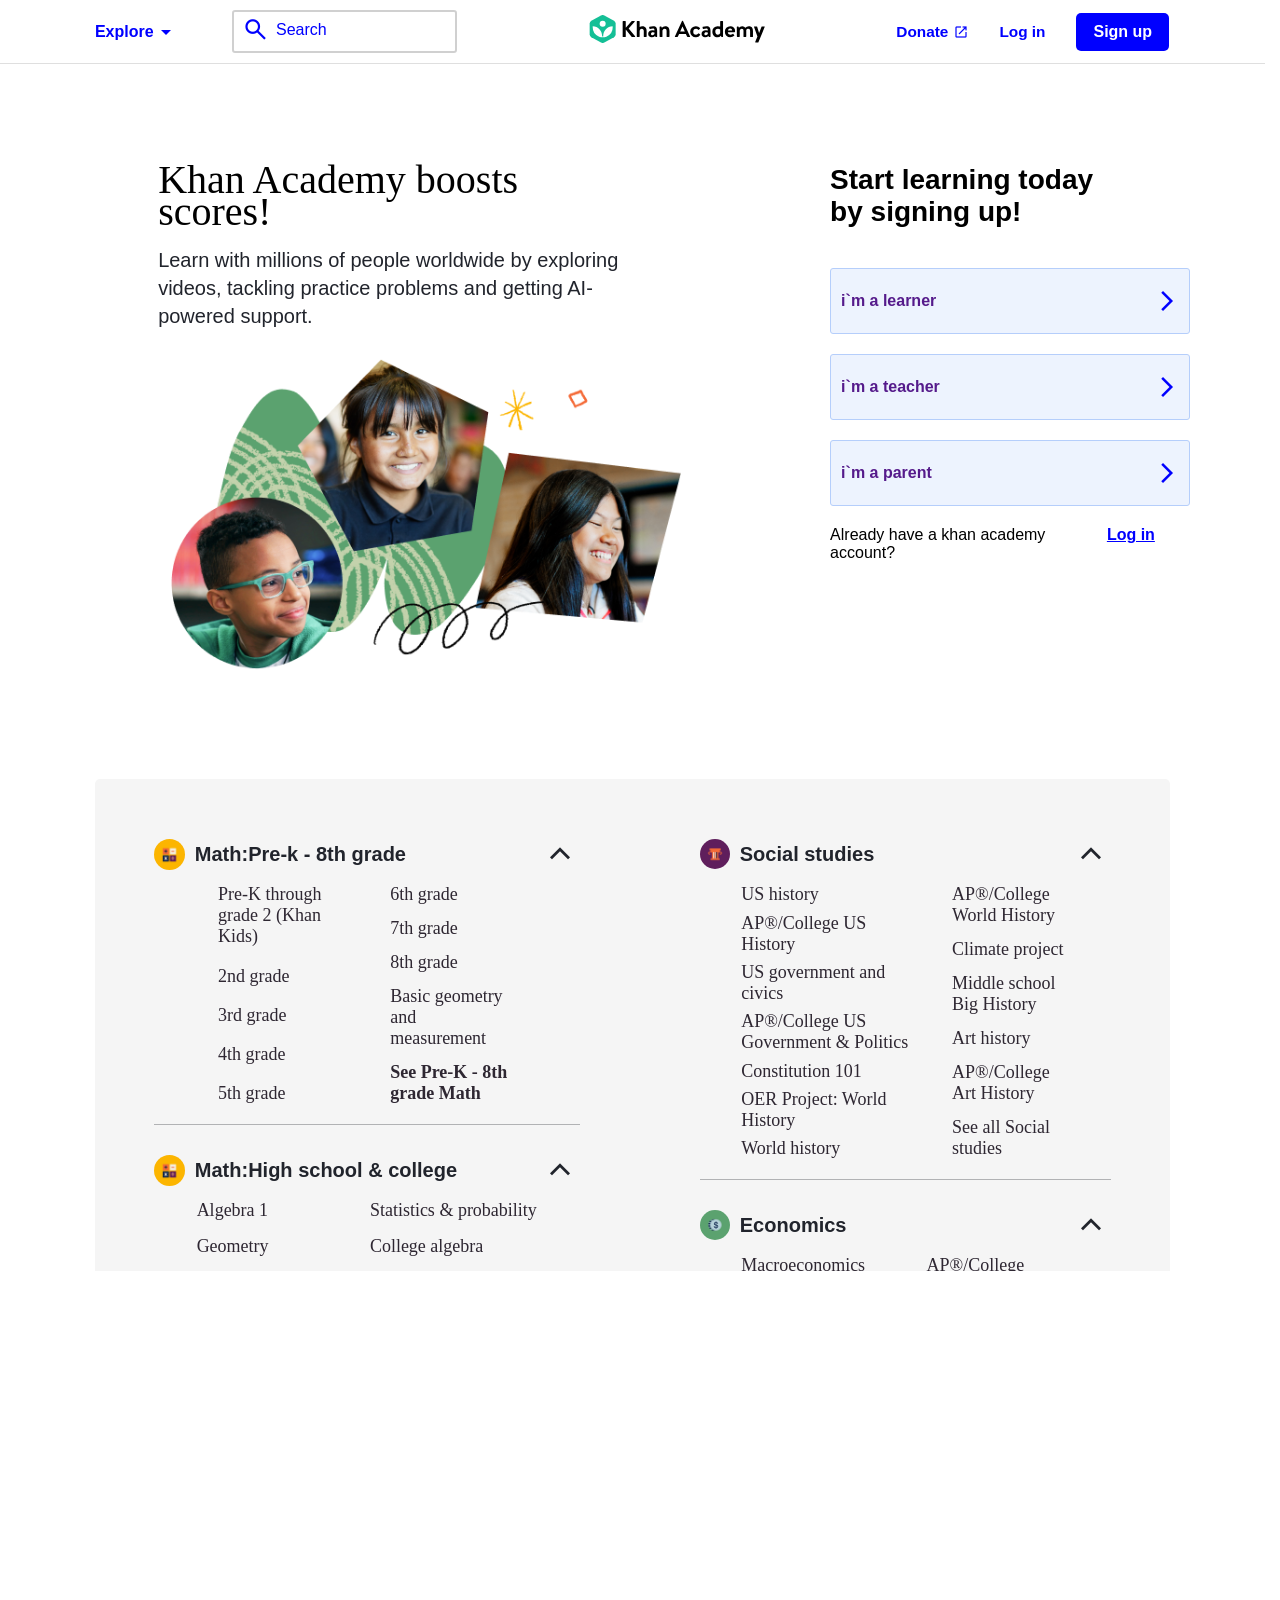
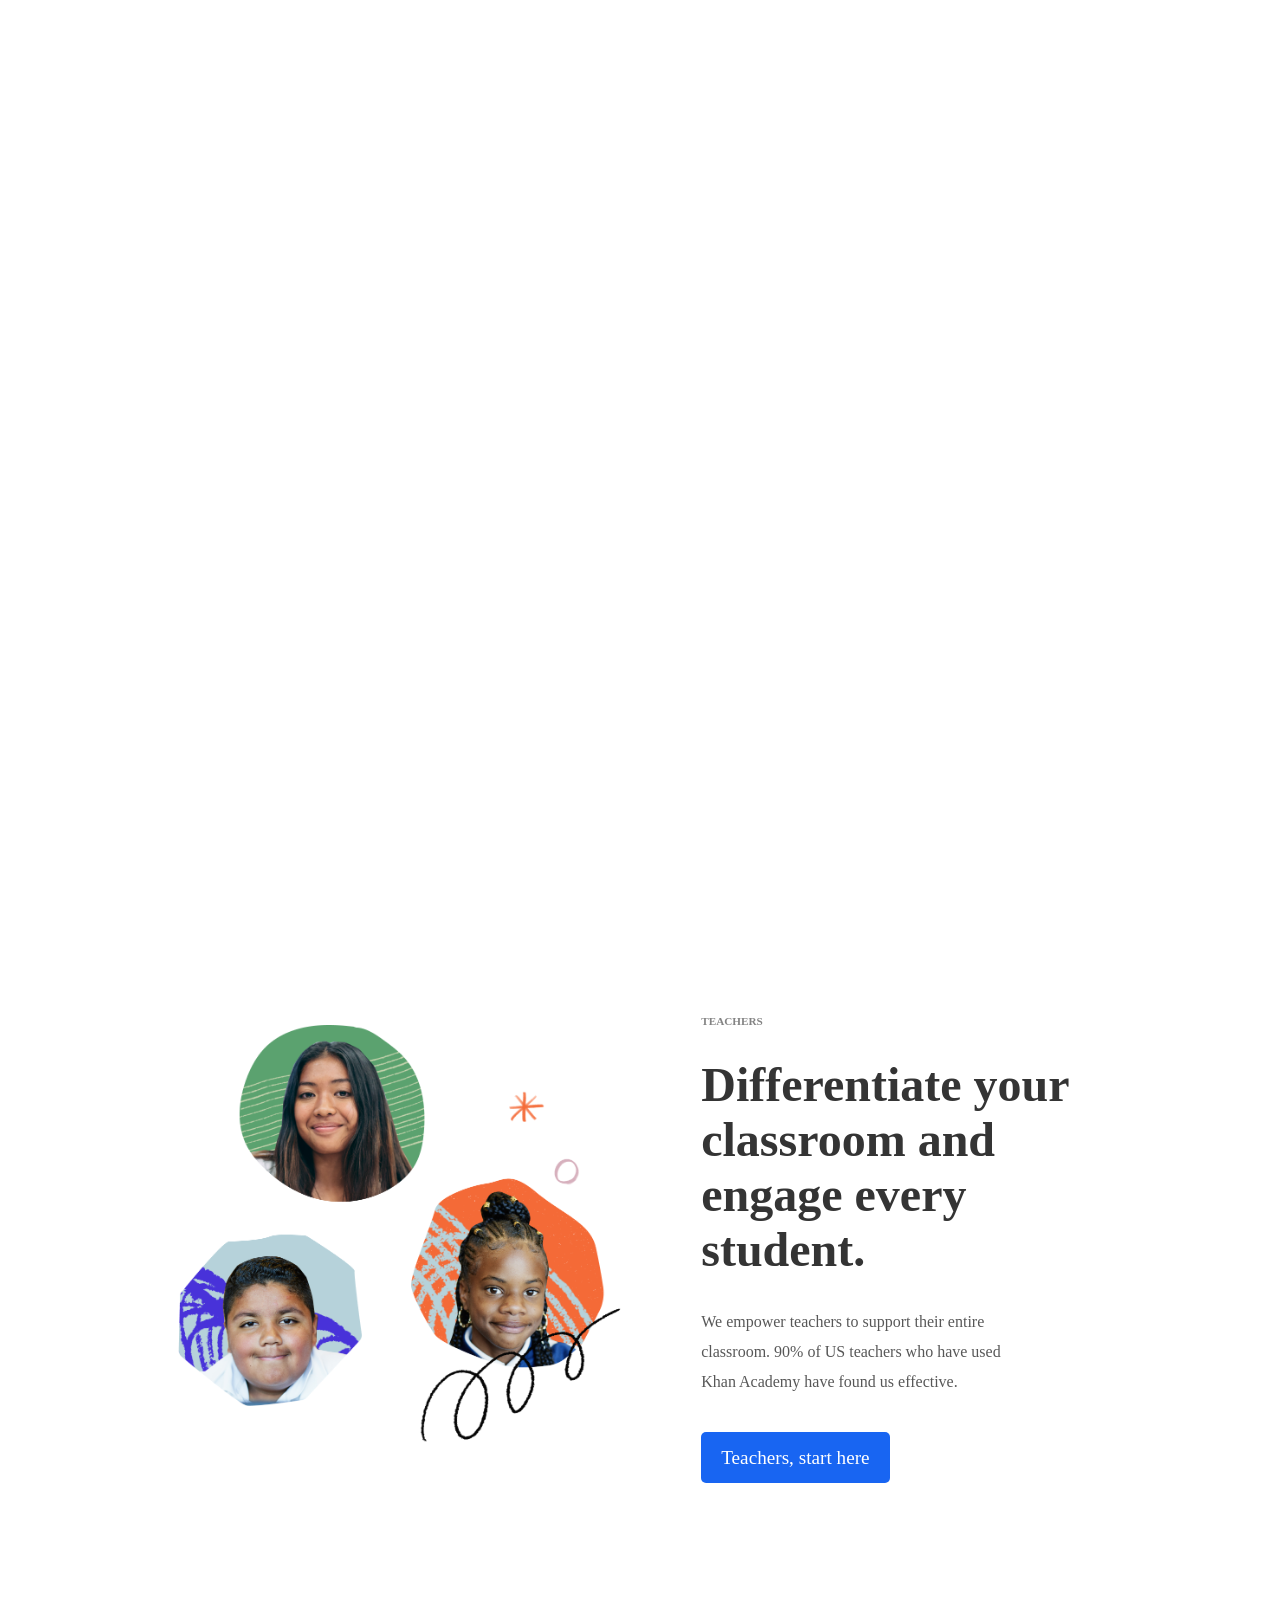
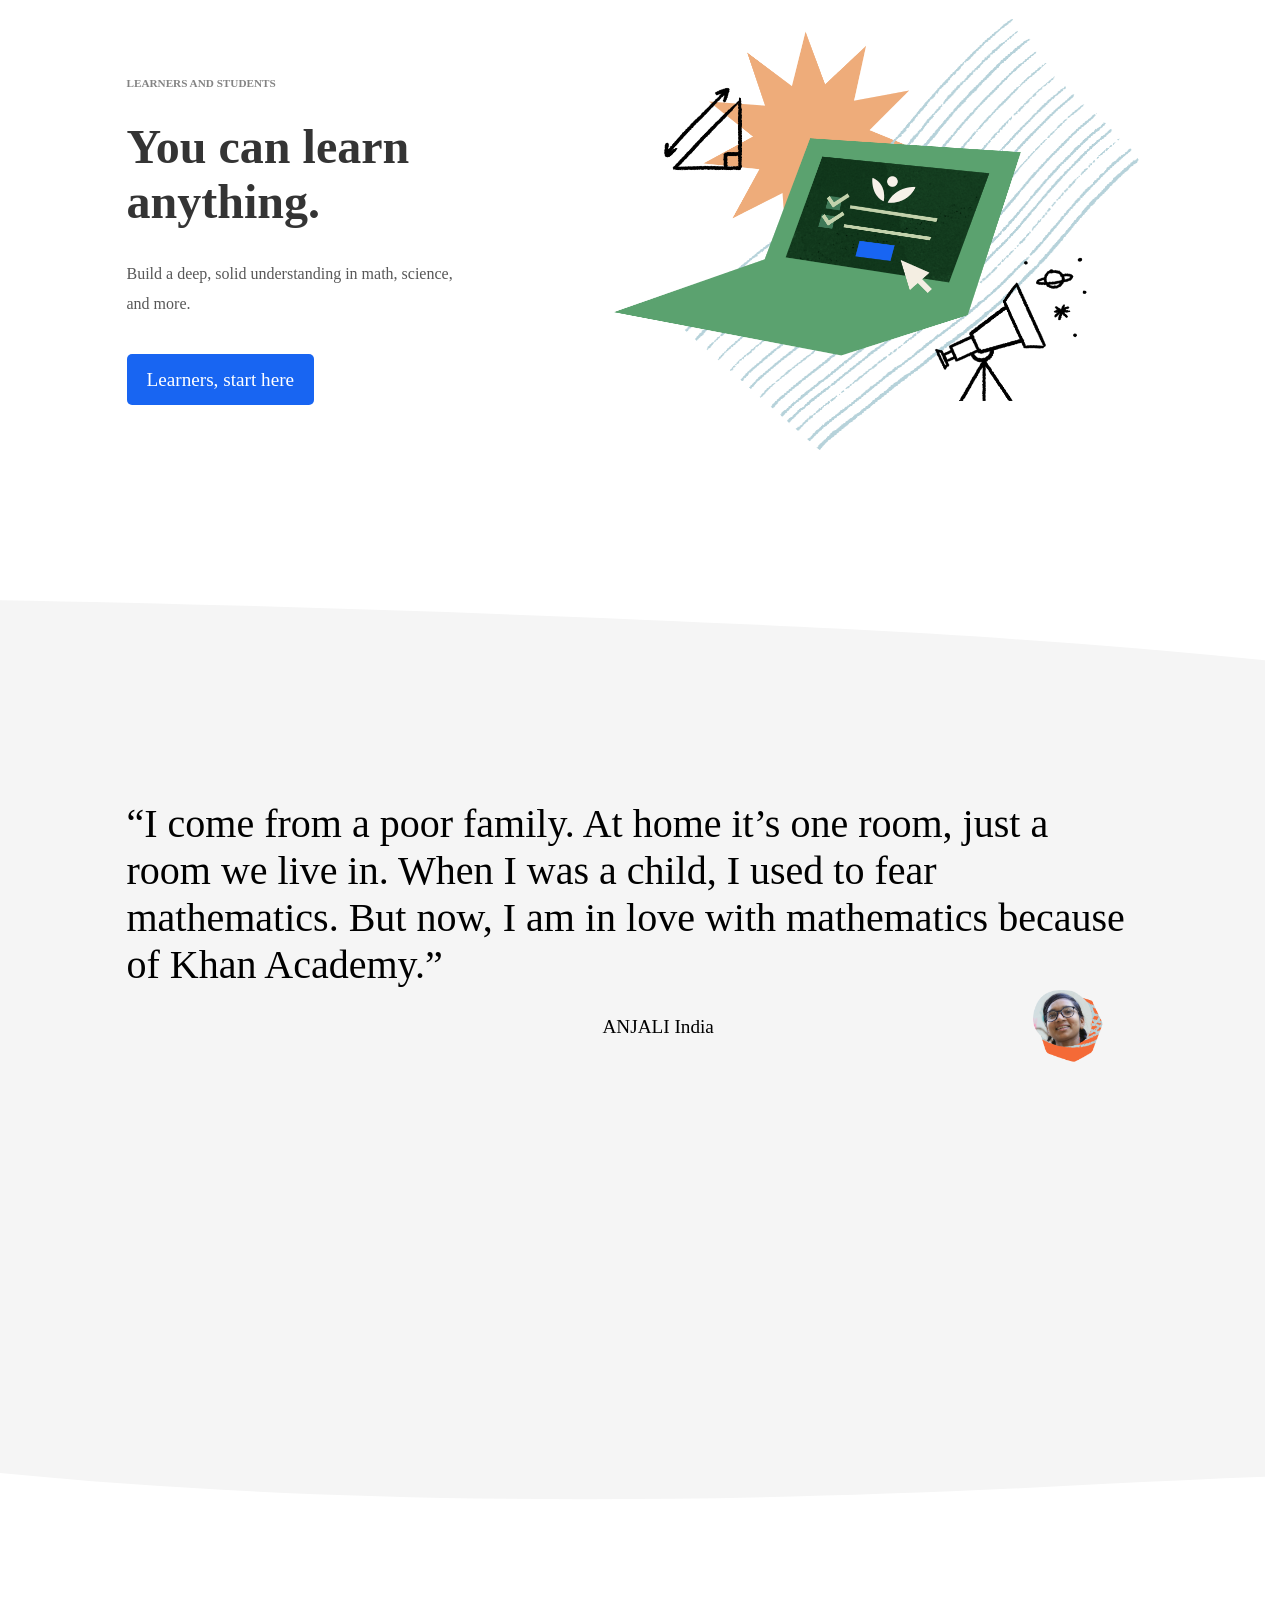
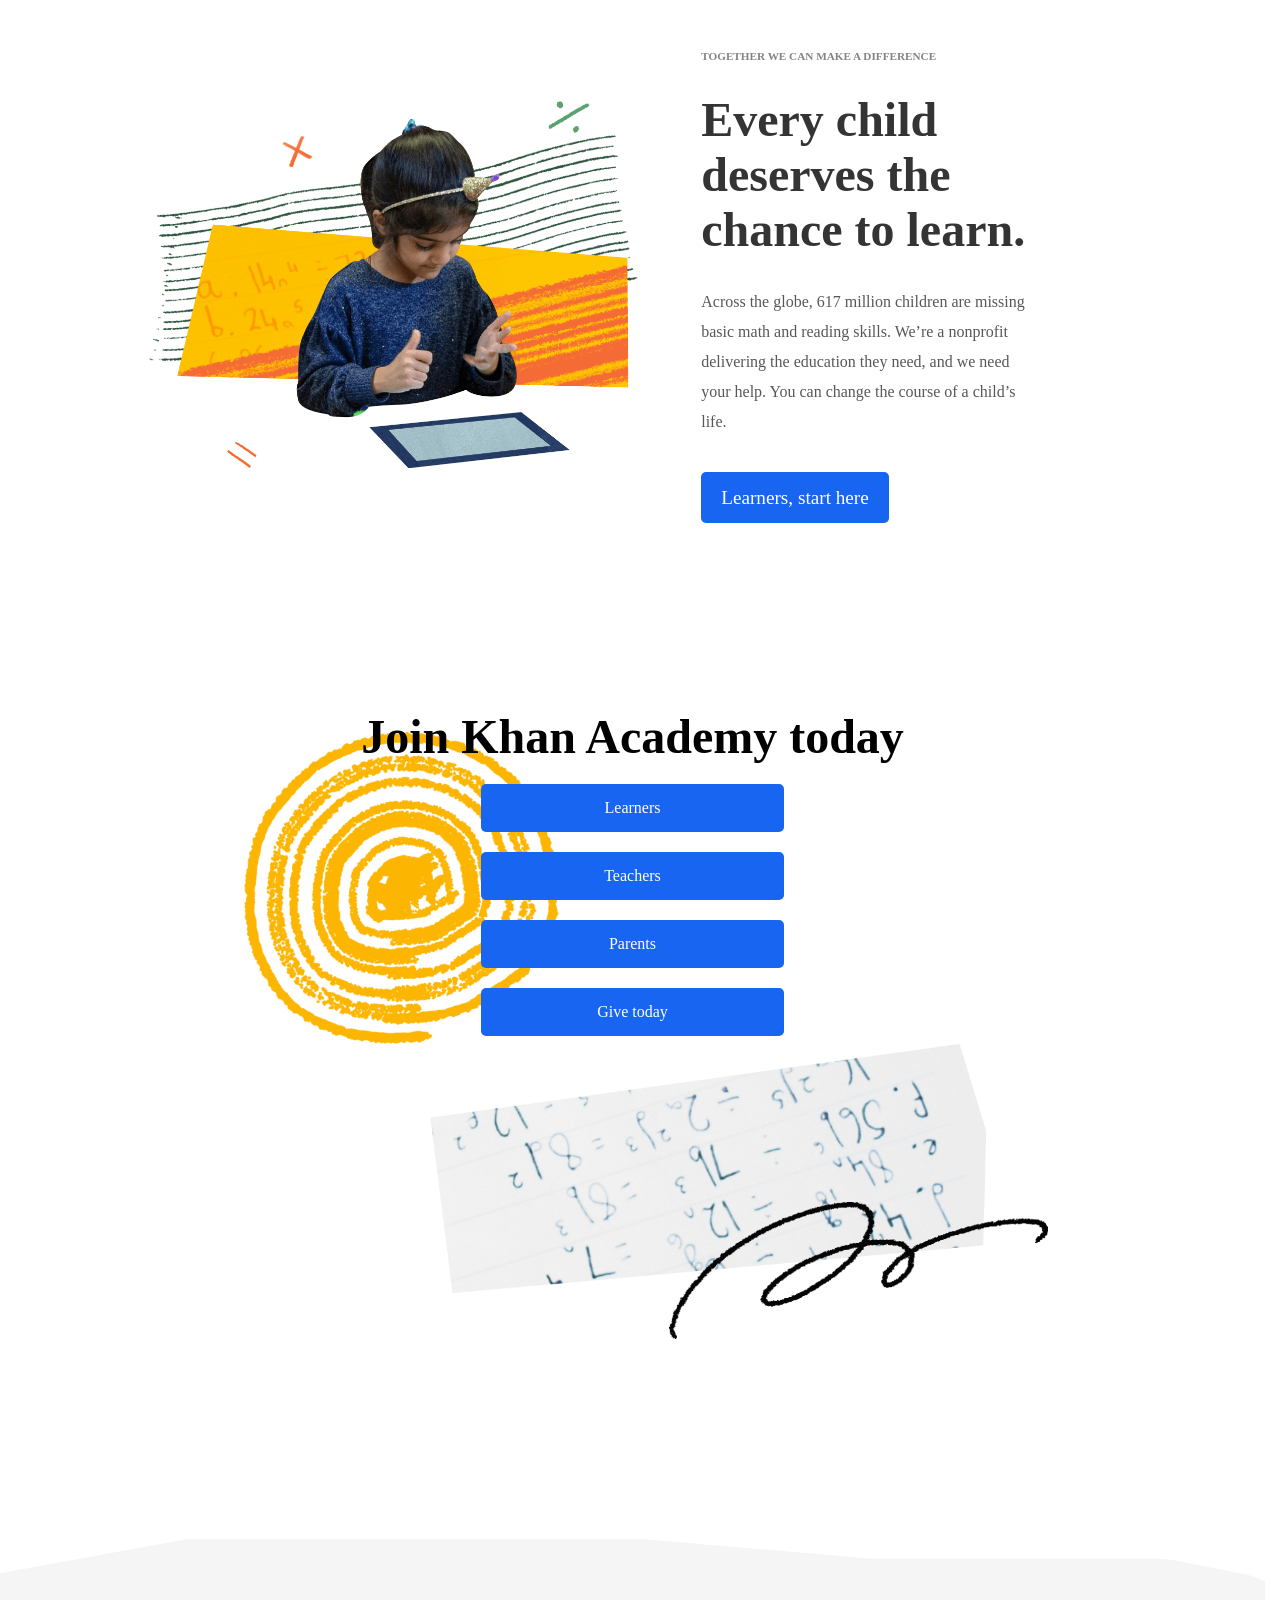
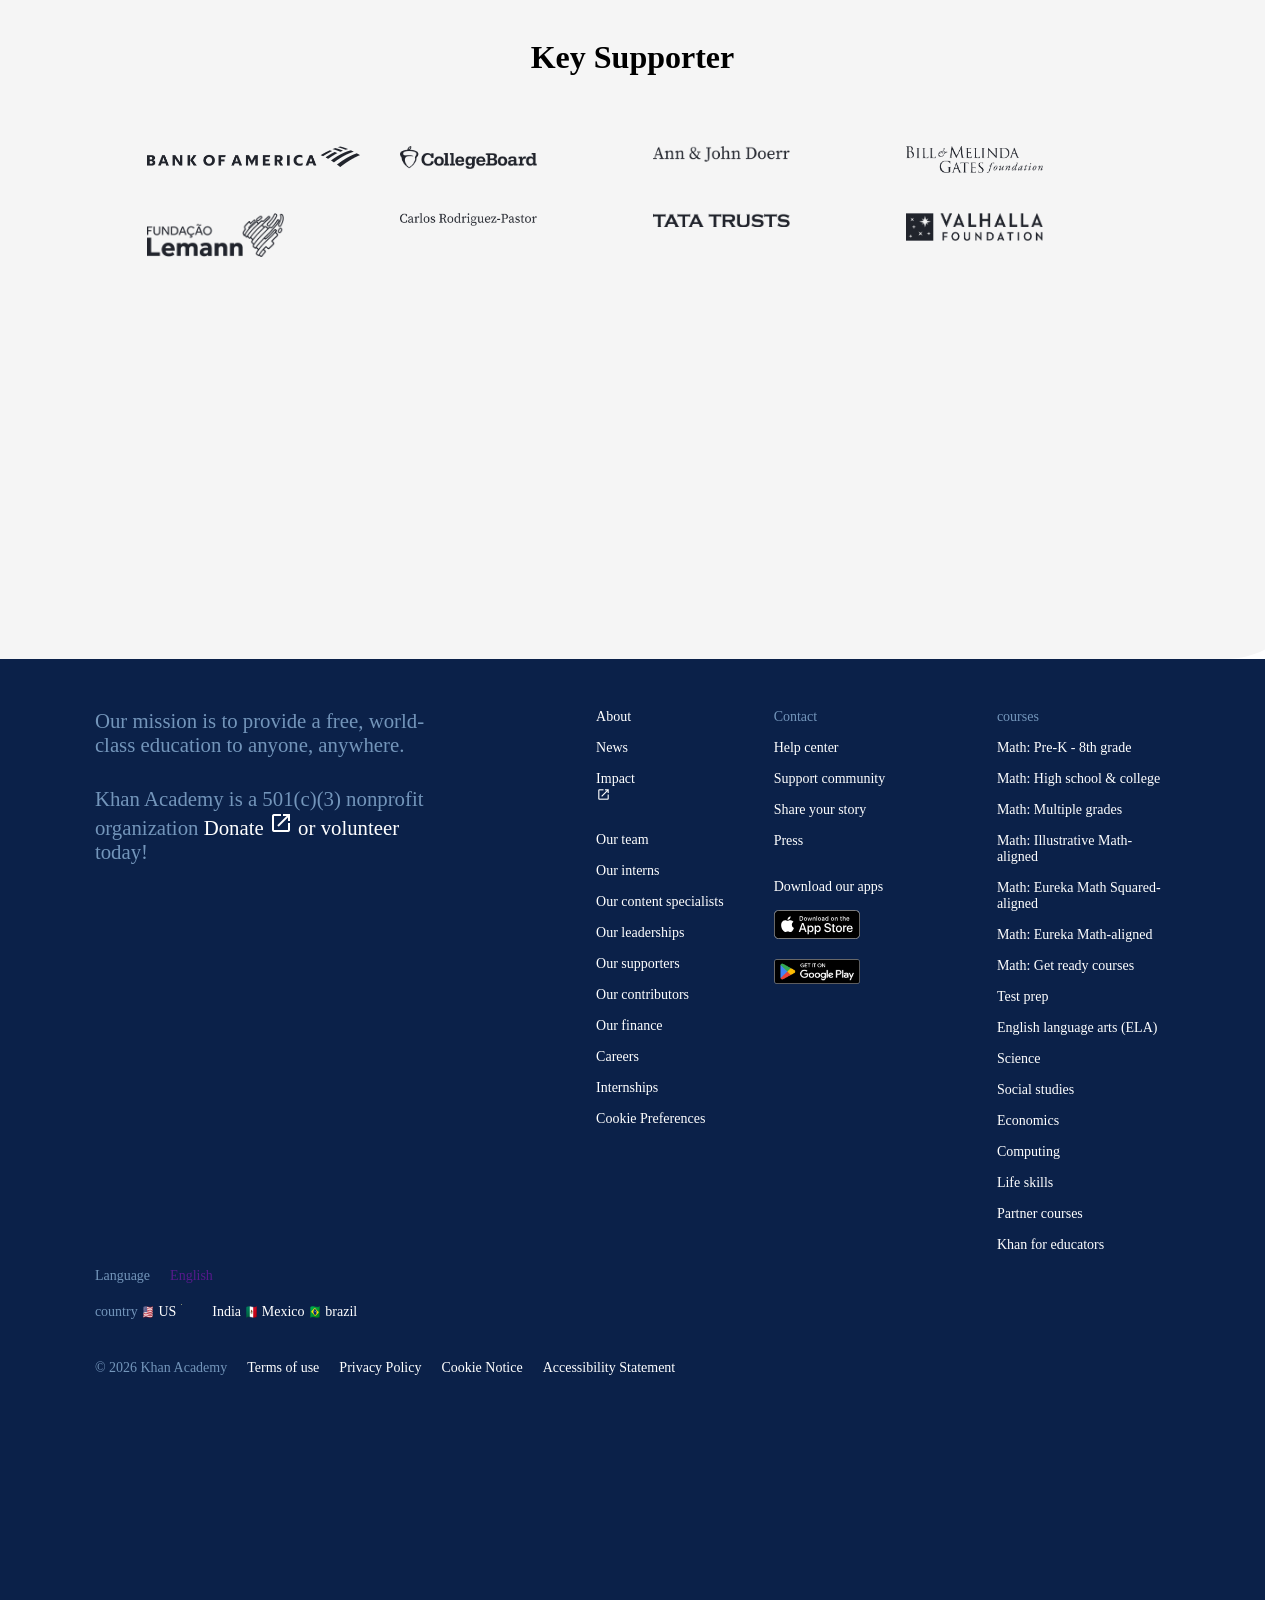
==== commit 0d202736: "all" ====
--- a/index.html
+++ b/index.html
@@ -162,7 +162,7 @@
                                             <li><a href="">SAT Math</a></li>
                                             <li><a href="">SAT Reading and Writing</a></li>
                                             <li><a href="">Get ready for SAT Prep: Math NEW</a></li>
-                                            <li><a href="">Get ready for SAT Prep: Reading and Writing NEW</a></li>
+                                            <li><a href="">Get ready for SAT Prep: Reading and Writing</a></li>
                                             <li><a href="">LSAT</a></li>
                                             <li><a href="">MCAT</a></li>
                                         </ul>
@@ -342,7 +342,7 @@
                         <a href="HTML/login.html">Log in </a>
                     </div>
                     <div class="btn-1">
-                        <a href="/HTML/signup.html">Sign up</a>
+                        <a href="HTML/signup.html">Sign up</a>
                     </div>
                 </div>
                 <div class="icon-1">
--- a/CSS/index.css
+++ b/CSS/index.css
@@ -245,6 +245,10 @@
     visibility: hidden;
     max-width: 100vw;
 }
+.math a:hover{
+   background-color: #edf3fe;
+   padding: 7px 4px;
+}
 
 
 
@@ -619,7 +623,7 @@
 }
 
 .trusted img {
-   width: 40%;
+   width: 100px;
    margin-left: 80px;
 }
 
@@ -1075,7 +1079,7 @@
    }
 
    .trusted img {
-      width: 20%;
+      width: 80px;
       height: 70px;
    }
 
@@ -1196,6 +1200,24 @@
     flex-direction: column;
     gap: 12px;
   }
-
+.trusted img{
+   width: 150px;
+}
+.body-5{
+   width: 190%;
+}
+.just-a{
+   width: 90%;
+}
+.body-6{
+   width: 100%;
+}
+.body-4{
+   width: 150%;
+}
+.buttons{
+   width: 140%;
+   margin-left: -30px;
+}
 
 }
